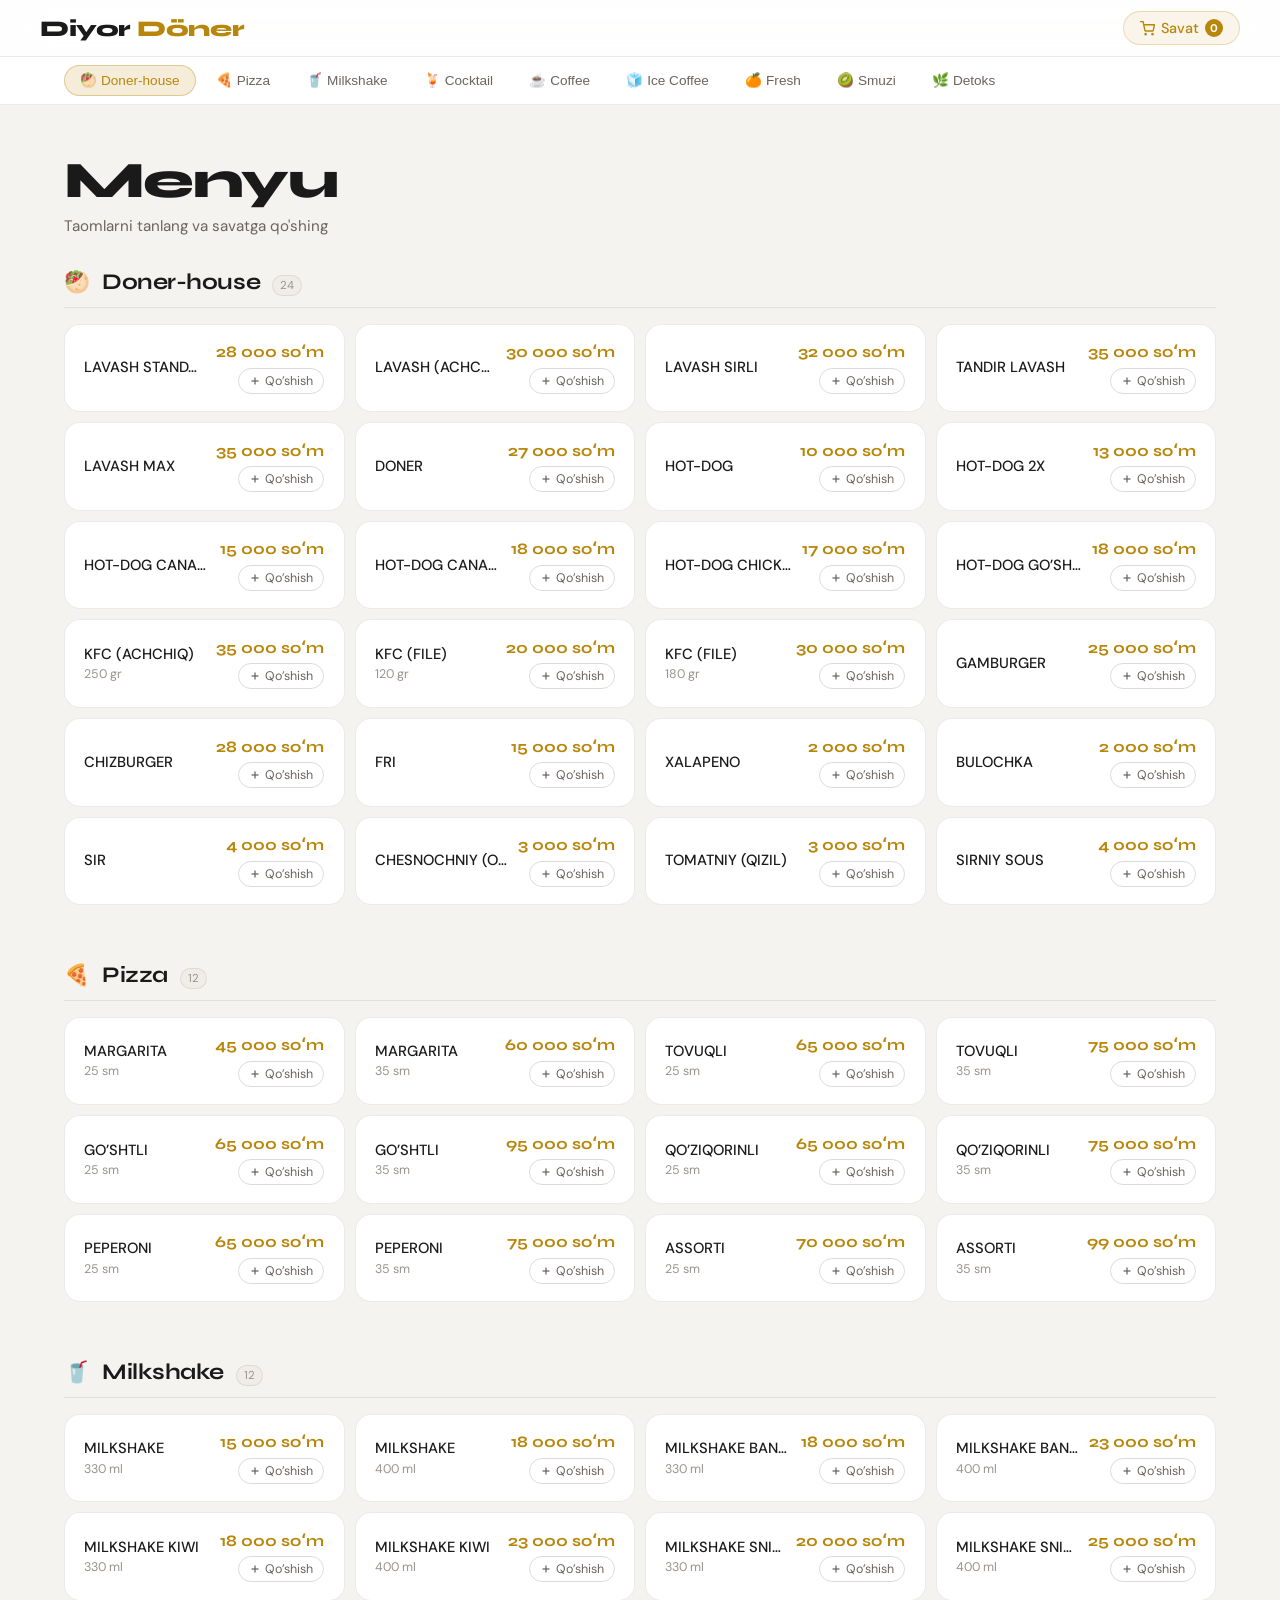
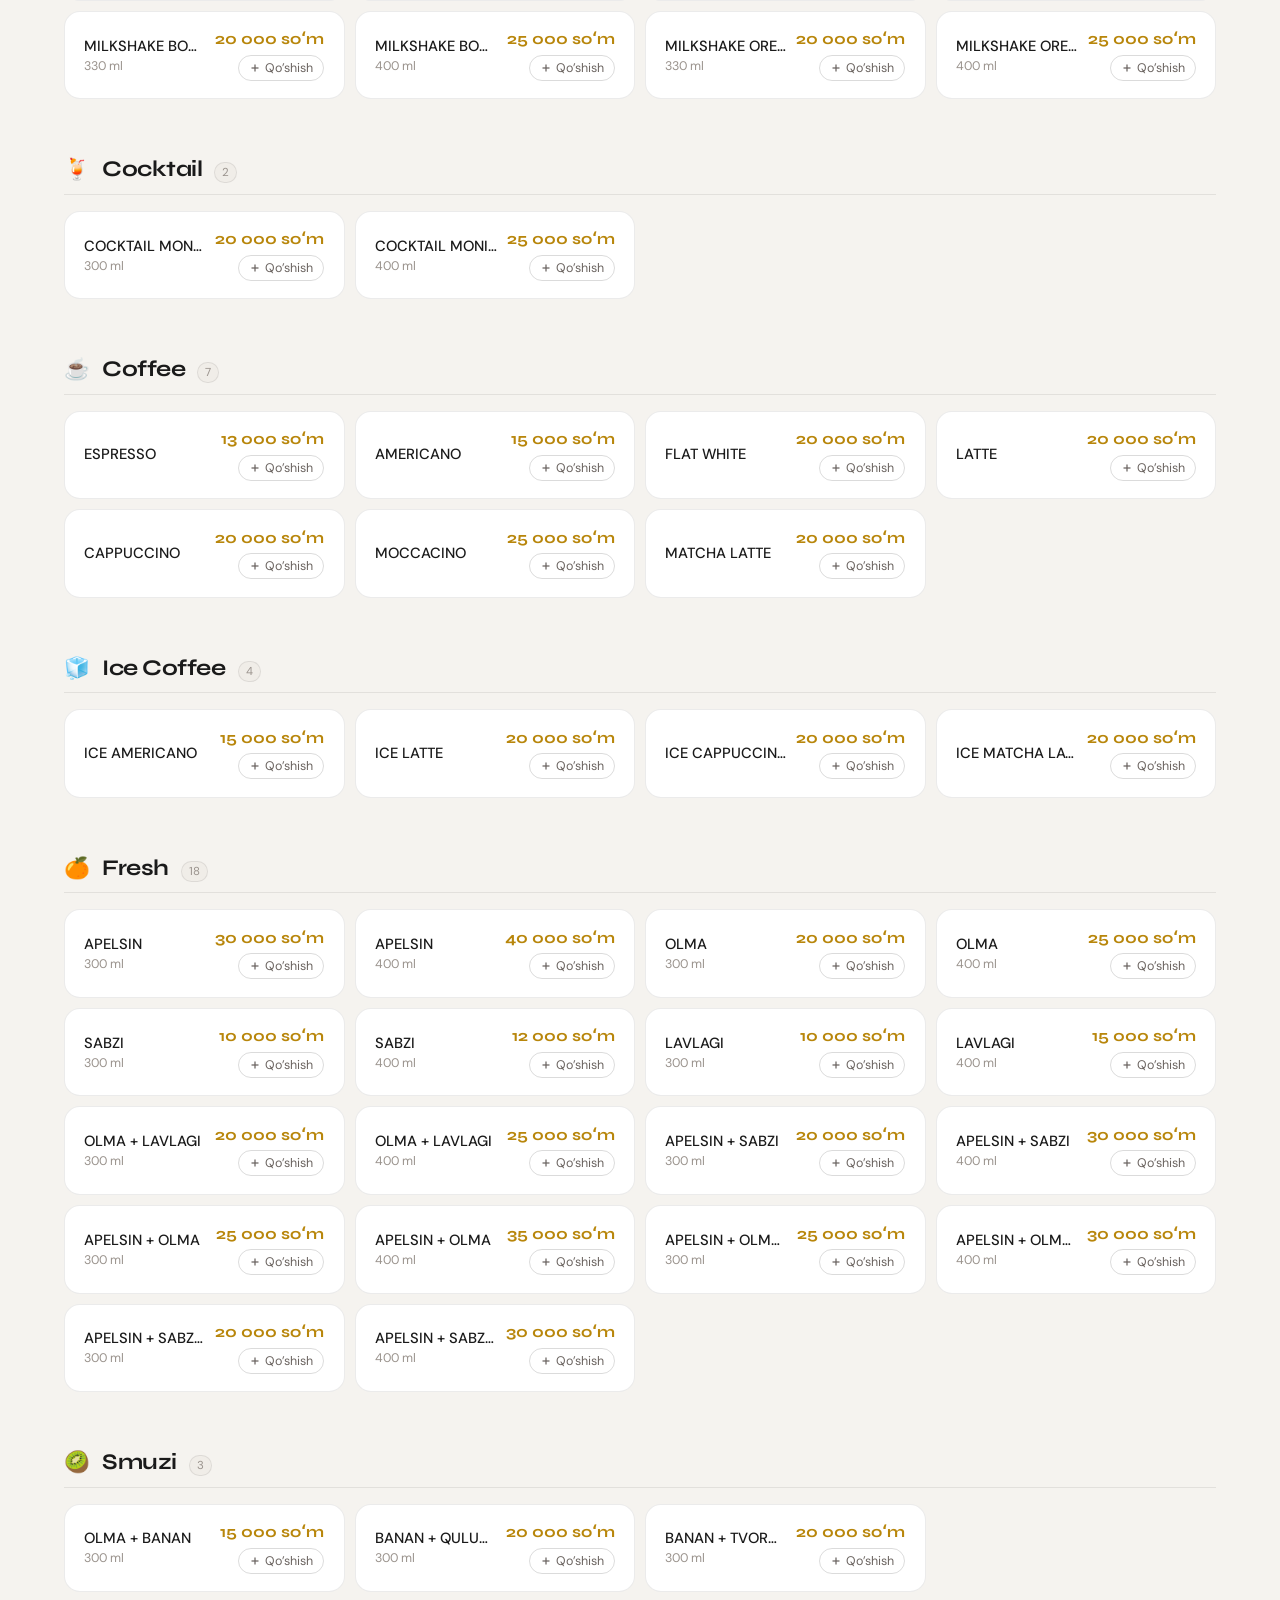
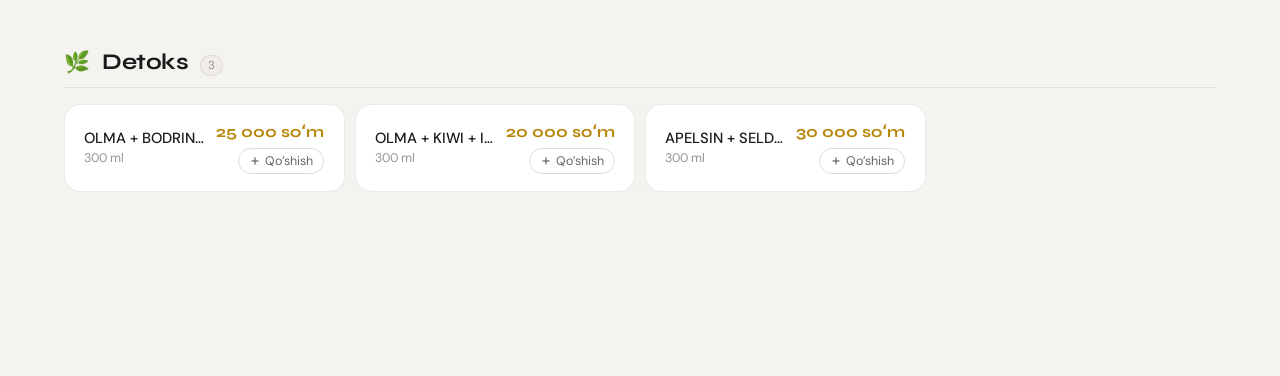
==== index.html @ b0914c82 "Diyor Doner menyu - adaptiv, yorug format, o'zbek tilida" ====
<!DOCTYPE html>
<html lang="uz">
<head>
  <meta charset="UTF-8">
  <meta name="viewport" content="width=device-width, initial-scale=1.0">
  <title>Diyor Döner — Menyu</title>
  <link href="https://fonts.googleapis.com/css2?family=Syne:wght@400;500;600;700;800&family=DM+Sans:wght@300;400;500&display=swap" rel="stylesheet">
  <link rel="stylesheet" href="style.css">
</head>
<body>

<header>
  <div class="header-inner">
    <div class="logo">Diyor <span>Döner</span></div>
    <button class="cart-btn" onclick="openCart()">
      <svg width="16" height="16" viewBox="0 0 24 24" fill="none" stroke="currentColor" stroke-width="2.2" stroke-linecap="round" stroke-linejoin="round"><circle cx="9" cy="21" r="1"/><circle cx="20" cy="21" r="1"/><path d="M1 1h4l2.68 13.39a2 2 0 0 0 2 1.61h9.72a2 2 0 0 0 2-1.61L23 6H6"/></svg>
      Savat
      <span class="cart-count" id="cart-count">0</span>
    </button>
  </div>
</header>

<div class="cat-nav-wrap">
  <div class="cat-nav" id="cat-nav"></div>
</div>

<div class="hero">
  <h1 class="hero-title">Menyu</h1>
  <p class="hero-sub">Taomlarni tanlang va savatga qo'shing</p>
</div>

<main id="menu-main"></main>

<!-- Savat paneli -->
<div class="drawer-overlay" id="overlay" onclick="closeCart()"></div>
<div class="drawer" id="drawer">
  <div class="drawer-header">
    <span class="drawer-title">Savat</span>
    <button class="drawer-close" onclick="closeCart()">&times;</button>
  </div>
  <div class="drawer-body" id="cart-body"></div>
  <div class="drawer-footer">
    <div class="total-row">
      <span class="total-label">Jami</span>
      <span class="total-amount" id="cart-total">0 so'm</span>
    </div>
    <button class="order-btn" id="order-btn" onclick="openOrderModal()">Buyurtma berish &rarr;</button>
  </div>
</div>

<!-- Buyurtma tasdiqlash modali -->
<div class="modal-overlay" id="modal-overlay">
  <div class="modal">
    <div class="modal-icon">📋</div>
    <div class="modal-title">Buyurtmani tasdiqlash</div>
    <div class="modal-text">Buyurtmani tekshiring va tasdiqlang</div>
    <div class="modal-items" id="modal-items-list"></div>
    <div class="modal-actions">
      <button class="modal-cancel" onclick="closeOrderModal()">Orqaga</button>
      <button class="modal-confirm" onclick="confirmOrder()">Buyurtmani tasdiqlash ✓</button>
    </div>
  </div>
</div>

<!-- Muvaffaqiyat ekrani -->
<div class="success-screen" id="success-screen">
  <div class="success-emoji">🎉</div>
  <div class="success-title">Buyurtma qabul qilindi!</div>
  <div class="success-sub">Rahmat! Buyurtmangiz oshxonaga yuborildi. Kuting — tezda tayyor bo'ladi!</div>
  <button class="success-back" onclick="resetAll()">Menyuga qaytish</button>
</div>

<div class="toast" id="toast"></div>

<script src="script.js"></script>
</body>
</html>
---- style.css ----
*, *::before, *::after { box-sizing: border-box; margin: 0; padding: 0; }

:root {
  --bg: #f5f3ef;
  --surface: #ffffff;
  --surface2: #f0ede8;
  --border: rgba(0,0,0,0.08);
  --border2: rgba(0,0,0,0.14);
  --text: #1a1a1a;
  --text2: #6b6460;
  --text3: #9a938d;
  --accent: #b8860b;
  --accent2: #a07608;
  --accent-dim: rgba(184,134,11,0.08);
  --accent-dim2: rgba(184,134,11,0.15);
  --red: #c94f3a;
  --green: #4a9e6f;
  --radius: 16px;
  --radius-sm: 10px;
}

html { scroll-behavior: smooth; }
body {
  font-family: 'DM Sans', sans-serif;
  background: var(--bg);
  color: var(--text);
  min-height: 100vh;
  overflow-x: hidden;
  -webkit-font-smoothing: antialiased;
  -moz-osx-font-smoothing: grayscale;
}

/* HEADER */
header {
  position: sticky; top: 0; z-index: 100;
  background: rgba(255,255,255,0.92);
  backdrop-filter: blur(20px);
  -webkit-backdrop-filter: blur(20px);
  border-bottom: 1px solid var(--border);
  padding: 0 clamp(1rem, 4vw, 1.5rem);
}
.header-inner {
  max-width: 1200px; margin: 0 auto;
  display: flex; align-items: center; justify-content: space-between;
  height: 56px; gap: 0.75rem;
}
.logo {
  font-family: 'Syne', sans-serif;
  font-size: clamp(1.15rem, 3vw, 1.4rem); font-weight: 800;
  letter-spacing: -0.02em;
  color: var(--text);
  white-space: nowrap;
}
.logo span { color: var(--accent); }

.cart-btn {
  position: relative;
  background: var(--accent-dim);
  border: 1px solid rgba(184,134,11,0.25);
  color: var(--accent);
  font-family: 'DM Sans', sans-serif;
  font-size: clamp(0.8rem, 2vw, 0.9rem); font-weight: 500;
  padding: 0.45rem 1rem;
  border-radius: 50px;
  cursor: pointer;
  display: flex; align-items: center; gap: 6px;
  transition: all 0.2s;
  white-space: nowrap;
}
.cart-btn:hover { background: var(--accent-dim2); border-color: var(--accent); }
.cart-btn svg { width: 15px; height: 15px; flex-shrink: 0; }
.cart-count {
  background: var(--accent); color: #fff;
  font-size: 0.7rem; font-weight: 700;
  min-width: 18px; height: 18px;
  border-radius: 50%;
  display: flex; align-items: center; justify-content: center;
  padding: 0 4px;
  transition: transform 0.2s;
}
.cart-count.bump { transform: scale(1.4); }

/* NAV CATEGORIES */
.cat-nav-wrap {
  background: var(--surface);
  border-bottom: 1px solid var(--border);
  position: sticky; top: 56px; z-index: 90;
  overflow-x: auto;
  scrollbar-width: none;
  -webkit-overflow-scrolling: touch;
}
.cat-nav-wrap::-webkit-scrollbar { display: none; }
.cat-nav {
  max-width: 1200px; margin: 0 auto;
  display: flex; gap: 4px;
  padding: 0.5rem clamp(1rem, 4vw, 1.5rem);
  min-width: max-content;
}
.cat-pill {
  padding: 0.4rem 0.95rem;
  border-radius: 50px;
  font-size: clamp(0.78rem, 2vw, 0.85rem); font-weight: 500;
  cursor: pointer;
  border: 1px solid transparent;
  color: var(--text2);
  transition: all 0.2s;
  white-space: nowrap;
  background: transparent;
  touch-action: manipulation;
}
.cat-pill:hover { color: var(--text); border-color: var(--border2); }
.cat-pill.active {
  background: var(--accent-dim2);
  border-color: rgba(184,134,11,0.35);
  color: var(--accent);
}

/* HERO STRIP */
.hero {
  max-width: 1200px; margin: 0 auto;
  padding: clamp(1.5rem, 5vw, 3rem) clamp(1rem, 4vw, 1.5rem) clamp(1rem, 3vw, 2rem);
  display: flex; flex-direction: column; gap: 0.3rem;
}
.hero-title {
  font-family: 'Syne', sans-serif;
  font-size: clamp(1.8rem, 6vw, 3.2rem);
  font-weight: 800; letter-spacing: -0.03em;
  line-height: 1.1;
}
.hero-sub { font-size: clamp(0.85rem, 2.5vw, 0.95rem); color: var(--text2); margin-top: 0.15rem; }

/* MAIN CONTENT */
main {
  max-width: 1200px; margin: 0 auto;
  padding: 0 clamp(1rem, 4vw, 1.5rem) 8rem;
}

.category-section { margin-bottom: clamp(2rem, 5vw, 3.5rem); }
.cat-heading {
  display: flex; align-items: baseline; gap: 0.75rem;
  margin-bottom: 1rem;
  padding-bottom: 0.65rem;
  border-bottom: 1px solid var(--border);
}
.cat-heading h2 {
  font-family: 'Syne', sans-serif;
  font-size: clamp(1.1rem, 3vw, 1.4rem); font-weight: 700; letter-spacing: -0.02em;
}
.cat-heading .cat-icon { font-size: clamp(1.1rem, 3vw, 1.3rem); }
.cat-count {
  font-size: 0.72rem; color: var(--text3);
  background: var(--surface2);
  border: 1px solid var(--border);
  padding: 2px 7px; border-radius: 50px;
}

.items-grid {
  display: grid;
  grid-template-columns: repeat(auto-fill, minmax(min(280px, 100%), 1fr));
  gap: 10px;
}

.item-card {
  background: var(--surface);
  border: 1px solid var(--border);
  border-radius: var(--radius);
  padding: clamp(0.85rem, 2.5vw, 1.1rem) clamp(0.9rem, 2.5vw, 1.2rem);
  display: flex; align-items: center; justify-content: space-between;
  gap: 0.6rem;
  transition: border-color 0.2s, background 0.2s, box-shadow 0.2s;
  cursor: default;
}
.item-card:hover { border-color: var(--border2); background: var(--surface2); box-shadow: 0 2px 12px rgba(0,0,0,0.04); }
.item-card.in-cart { border-color: rgba(184,134,11,0.3); }

.item-info { flex: 1; min-width: 0; }
.item-name {
  font-size: clamp(0.82rem, 2vw, 0.92rem); font-weight: 500;
  line-height: 1.3;
  white-space: nowrap; overflow: hidden; text-overflow: ellipsis;
  color: var(--text);
}
.item-detail {
  font-size: clamp(0.7rem, 1.8vw, 0.78rem); color: var(--text3);
  margin-top: 2px;
}
.item-price {
  font-family: 'Syne', sans-serif;
  font-size: clamp(0.88rem, 2.5vw, 1rem); font-weight: 700;
  color: var(--accent);
  white-space: nowrap;
  margin-bottom: 0.4rem;
  text-align: right;
}
.item-right { display: flex; flex-direction: column; align-items: flex-end; gap: 0; }

.add-btn {
  background: transparent;
  border: 1px solid var(--border2);
  color: var(--text2);
  font-family: 'DM Sans', sans-serif;
  font-size: clamp(0.72rem, 1.8vw, 0.78rem);
  padding: 4px 10px;
  border-radius: 50px;
  cursor: pointer;
  transition: all 0.2s;
  white-space: nowrap;
  display: flex; align-items: center; gap: 4px;
  touch-action: manipulation;
}
.add-btn:hover { background: var(--accent-dim); border-color: rgba(184,134,11,0.3); color: var(--accent); }
.add-btn.added {
  background: var(--accent-dim2);
  border-color: rgba(184,134,11,0.5);
  color: var(--accent);
}
.add-btn svg { width: 12px; height: 12px; flex-shrink: 0; }
.qty-ctrl {
  display: flex; align-items: center; gap: 5px;
}
.qty-btn {
  width: 26px; height: 26px;
  background: var(--surface2);
  border: 1px solid var(--border2);
  border-radius: 50%;
  color: var(--text);
  font-size: 1rem; font-weight: 400;
  cursor: pointer;
  display: flex; align-items: center; justify-content: center;
  transition: all 0.15s; line-height: 1;
  flex-shrink: 0;
  touch-action: manipulation;
}
.qty-btn:hover { background: var(--accent-dim2); border-color: var(--accent); color: var(--accent); }
.qty-num { font-size: 0.85rem; font-weight: 600; min-width: 16px; text-align: center; }

/* CART DRAWER */
.drawer-overlay {
  position: fixed; inset: 0; z-index: 200;
  background: rgba(0,0,0,0.4);
  backdrop-filter: blur(4px);
  -webkit-backdrop-filter: blur(4px);
  opacity: 0; pointer-events: none;
  transition: opacity 0.3s;
}
.drawer-overlay.open { opacity: 1; pointer-events: all; }

.drawer {
  position: fixed; right: 0; top: 0; bottom: 0;
  width: min(420px, 100vw);
  background: var(--surface);
  border-left: 1px solid var(--border2);
  z-index: 201;
  display: flex; flex-direction: column;
  transform: translateX(100%);
  transition: transform 0.35s cubic-bezier(0.4,0,0.2,1);
}
.drawer.open { transform: translateX(0); }

.drawer-header {
  padding: clamp(1rem, 3vw, 1.5rem) clamp(1rem, 3vw, 1.5rem) 0.85rem;
  border-bottom: 1px solid var(--border);
  display: flex; align-items: center; justify-content: space-between;
}
.drawer-title {
  font-family: 'Syne', sans-serif;
  font-size: clamp(1.1rem, 3vw, 1.3rem); font-weight: 700;
}
.drawer-close {
  width: 34px; height: 34px;
  background: var(--surface2);
  border: 1px solid var(--border);
  border-radius: 50%;
  cursor: pointer; color: var(--text2);
  font-size: 1.1rem;
  display: flex; align-items: center; justify-content: center;
  transition: all 0.2s;
  flex-shrink: 0;
  touch-action: manipulation;
}
.drawer-close:hover { color: var(--text); border-color: var(--border2); }

.drawer-body {
  flex: 1; overflow-y: auto;
  padding: clamp(0.75rem, 2.5vw, 1rem) clamp(1rem, 3vw, 1.5rem);
  -webkit-overflow-scrolling: touch;
}
.drawer-body::-webkit-scrollbar { width: 4px; }
.drawer-body::-webkit-scrollbar-track { background: transparent; }
.drawer-body::-webkit-scrollbar-thumb { background: var(--border2); border-radius: 4px; }

.cart-empty {
  text-align: center; padding: 2.5rem 1rem; color: var(--text3);
  font-size: 0.95rem;
}
.cart-empty-icon { font-size: 2.5rem; margin-bottom: 0.75rem; opacity: 0.4; }

.cart-item {
  display: flex; align-items: center; gap: 0.6rem;
  padding: 0.75rem 0;
  border-bottom: 1px solid var(--border);
}
.cart-item:last-child { border-bottom: none; }
.cart-item-info { flex: 1; min-width: 0; }
.cart-item-name {
  font-size: clamp(0.82rem, 2vw, 0.9rem); font-weight: 500;
  white-space: nowrap; overflow: hidden; text-overflow: ellipsis;
}
.cart-item-size { font-size: 0.72rem; color: var(--text3); }
.cart-item-price {
  font-family: 'Syne', sans-serif;
  font-size: clamp(0.85rem, 2.5vw, 0.95rem); font-weight: 700;
  color: var(--accent); white-space: nowrap;
}
.cart-item-controls { display: flex; align-items: center; gap: 5px; }

.drawer-footer {
  padding: clamp(0.75rem, 2.5vw, 1rem) clamp(1rem, 3vw, 1.5rem) clamp(1rem, 3vw, 1.5rem);
  border-top: 1px solid var(--border);
}
.total-row {
  display: flex; justify-content: space-between; align-items: baseline;
  margin-bottom: 0.85rem;
}
.total-label { font-size: 0.85rem; color: var(--text2); }
.total-amount {
  font-family: 'Syne', sans-serif;
  font-size: clamp(1.2rem, 4vw, 1.5rem); font-weight: 800; color: var(--accent);
}

.order-btn {
  width: 100%;
  background: var(--accent);
  color: #fff;
  font-family: 'Syne', sans-serif;
  font-size: clamp(0.9rem, 2.5vw, 1rem); font-weight: 700;
  letter-spacing: 0.01em;
  padding: clamp(0.8rem, 2.5vw, 0.95rem);
  border: none;
  border-radius: var(--radius);
  cursor: pointer;
  transition: all 0.2s;
  touch-action: manipulation;
}
.order-btn:hover { background: var(--accent2); transform: translateY(-1px); box-shadow: 0 4px 16px rgba(184,134,11,0.25); }
.order-btn:active { transform: translateY(0); }
.order-btn:disabled { opacity: 0.35; cursor: not-allowed; transform: none; }

/* ORDER MODAL */
.modal-overlay {
  position: fixed; inset: 0; z-index: 300;
  background: rgba(0,0,0,0.5);
  backdrop-filter: blur(8px);
  -webkit-backdrop-filter: blur(8px);
  display: flex; align-items: center; justify-content: center;
  padding: 1rem;
  opacity: 0; pointer-events: none;
  transition: opacity 0.3s;
}
.modal-overlay.open { opacity: 1; pointer-events: all; }
.modal {
  background: var(--surface);
  border: 1px solid var(--border2);
  border-radius: var(--radius);
  padding: clamp(1.25rem, 4vw, 2rem);
  max-width: 440px; width: 100%;
  text-align: center;
  transform: scale(0.9);
  transition: transform 0.3s;
  box-shadow: 0 20px 60px rgba(0,0,0,0.15);
}
.modal-overlay.open .modal { transform: scale(1); }
.modal-icon { font-size: 2.2rem; margin-bottom: 0.6rem; }
.modal-title {
  font-family: 'Syne', sans-serif;
  font-size: clamp(1.15rem, 3.5vw, 1.4rem); font-weight: 700; margin-bottom: 0.4rem;
}
.modal-text { color: var(--text2); font-size: clamp(0.82rem, 2vw, 0.9rem); line-height: 1.5; margin-bottom: 1.2rem; }
.modal-items {
  text-align: left; background: var(--surface2); border-radius: var(--radius-sm);
  padding: 0.85rem; margin-bottom: 1.2rem;
  font-size: clamp(0.78rem, 2vw, 0.85rem); max-height: 180px; overflow-y: auto;
}
.modal-item-row { display: flex; justify-content: space-between; padding: 4px 0; color: var(--text2); }
.modal-item-row span:last-child { color: var(--accent); font-weight: 600; }
.modal-total {
  display: flex; justify-content: space-between; font-weight: 700;
  border-top: 1px solid var(--border); padding-top: 8px; margin-top: 4px;
  font-family: 'Syne', sans-serif;
}
.modal-actions { display: flex; gap: 0.6rem; }
.modal-cancel {
  flex: 1; padding: 0.7rem;
  background: transparent; border: 1px solid var(--border2);
  color: var(--text2); border-radius: var(--radius-sm);
  cursor: pointer; font-family: 'DM Sans', sans-serif; font-size: clamp(0.82rem, 2vw, 0.9rem);
  transition: all 0.2s;
  touch-action: manipulation;
}
.modal-cancel:hover { border-color: var(--border2); color: var(--text); background: var(--surface2); }
.modal-confirm {
  flex: 2; padding: 0.7rem;
  background: var(--accent); border: none; border-radius: var(--radius-sm);
  color: #fff; font-family: 'Syne', sans-serif; font-weight: 700; font-size: clamp(0.88rem, 2.5vw, 0.95rem);
  cursor: pointer; transition: all 0.2s;
  touch-action: manipulation;
}
.modal-confirm:hover { background: var(--accent2); }

/* TOAST */
.toast {
  position: fixed; bottom: clamp(1rem, 3vw, 2rem); left: 50%;
  transform: translateX(-50%) translateY(20px);
  background: var(--text); border: none;
  color: #fff; font-size: clamp(0.8rem, 2vw, 0.875rem);
  padding: 0.6rem 1.15rem; border-radius: 50px;
  opacity: 0; transition: all 0.3s; z-index: 400;
  white-space: nowrap; pointer-events: none;
  box-shadow: 0 4px 20px rgba(0,0,0,0.2);
}
.toast.show { opacity: 1; transform: translateX(-50%) translateY(0); }

/* SUCCESS SCREEN */
.success-screen {
  position: fixed; inset: 0; z-index: 500;
  background: var(--bg);
  display: flex; flex-direction: column; align-items: center; justify-content: center;
  gap: 0.8rem; text-align: center; padding: 2rem;
  opacity: 0; pointer-events: none; transition: opacity 0.4s;
}
.success-screen.show { opacity: 1; pointer-events: all; }
.success-emoji { font-size: clamp(3rem, 10vw, 4rem); }
.success-title {
  font-family: 'Syne', sans-serif;
  font-size: clamp(1.5rem, 5vw, 2rem); font-weight: 800;
}
.success-sub {
  color: var(--text2); font-size: clamp(0.88rem, 2.5vw, 1rem);
  max-width: 300px; line-height: 1.5;
}
.success-back {
  margin-top: 0.8rem;
  background: var(--accent); color: #fff;
  font-family: 'Syne', sans-serif; font-weight: 700;
  border: none; padding: clamp(0.7rem, 2vw, 0.85rem) 1.8rem; border-radius: 50px;
  cursor: pointer; font-size: clamp(0.88rem, 2.5vw, 0.95rem); transition: all 0.2s;
  touch-action: manipulation;
}
.success-back:hover { background: var(--accent2); box-shadow: 0 4px 16px rgba(184,134,11,0.25); }

/* RESPONSIVE - TABLETS */
@media (min-width: 601px) and (max-width: 900px) {
  .header-inner { height: 60px; }
  .cat-nav-wrap { top: 60px; }
  .items-grid {
    grid-template-columns: repeat(2, 1fr);
    gap: 10px;
  }
  .drawer { width: min(380px, 100vw); }
}

/* RESPONSIVE - SMALL TABLETS */
@media (max-width: 600px) {
  .header-inner { height: 52px; }
  .cat-nav-wrap { top: 52px; }

  .items-grid {
    grid-template-columns: 1fr;
    gap: 8px;
  }

  .item-card {
    padding: 0.8rem 0.9rem;
    gap: 0.5rem;
  }

  .item-name {
    white-space: normal;
    line-height: 1.35;
  }

  .drawer { width: 100vw; }

  .modal {
    padding: 1.25rem;
    margin: 0.5rem;
    max-height: 90vh;
    overflow-y: auto;
  }
  .modal-actions {
    flex-direction: column;
    gap: 0.5rem;
  }
  .modal-confirm { flex: none; width: 100%; }
  .modal-cancel { flex: none; width: 100%; }

  .success-sub { max-width: 260px; }
}

/* RESPONSIVE - SMALL PHONES */
@media (max-width: 380px) {
  .header-inner { height: 48px; }
  .cat-nav-wrap { top: 48px; }

  .logo { font-size: 1.05rem; }

  .cart-btn {
    padding: 0.4rem 0.75rem;
    font-size: 0.78rem;
    gap: 5px;
  }
  .cart-btn svg { width: 14px; height: 14px; }
  .cart-count { min-width: 16px; height: 16px; font-size: 0.65rem; }

  .cat-pill {
    padding: 0.35rem 0.75rem;
    font-size: 0.75rem;
  }

  .hero { padding: 1.2rem 0.85rem 1rem; }
  .hero-sub { font-size: 0.82rem; }

  main { padding: 0 0.85rem 7rem; }

  .item-card { padding: 0.7rem 0.8rem; }
  .item-price { font-size: 0.85rem; margin-bottom: 0.3rem; }
  .add-btn { padding: 3px 8px; font-size: 0.7rem; }
  .add-btn svg { width: 10px; height: 10px; }
  .qty-btn { width: 24px; height: 24px; font-size: 0.9rem; }
  .qty-num { font-size: 0.8rem; min-width: 14px; }

  .drawer-header { padding: 1rem 1rem 0.75rem; }
  .drawer-body { padding: 0.6rem 1rem; }
  .drawer-footer { padding: 0.75rem 1rem 1rem; }
  .cart-item { gap: 0.4rem; padding: 0.6rem 0; }
  .cart-item-name { font-size: 0.8rem; }

  .modal-icon { font-size: 1.8rem; }
  .success-emoji { font-size: 2.8rem; }
}

/* LANDSCAPE on phones */
@media (max-height: 500px) and (orientation: landscape) {
  .hero { padding: 1rem 1rem 0.5rem; }
  .hero-title { font-size: 1.6rem; }
  .category-section { margin-bottom: 1.5rem; }
  main { padding-bottom: 5rem; }
  .success-emoji { font-size: 2.5rem; }
  .success-title { font-size: 1.3rem; }
  .success-sub { font-size: 0.85rem; }
}

/* HOVER media query - disable hover effects on touch */
@media (hover: none) {
  .item-card:hover { box-shadow: none; background: var(--surface); border-color: var(--border); }
  .cart-btn:hover { background: var(--accent-dim); }
  .cat-pill:hover { color: var(--text2); border-color: transparent; }
  .qty-btn:hover { background: var(--surface2); border-color: var(--border2); color: var(--text); }
  .add-btn:hover { background: transparent; border-color: var(--border2); color: var(--text2); }
  .order-btn:hover { transform: none; box-shadow: none; }
  .success-back:hover { box-shadow: none; }
  .drawer-close:hover { color: var(--text2); border-color: var(--border); }
  .modal-cancel:hover { background: transparent; color: var(--text2); }
  .modal-confirm:hover { background: var(--accent); }
}
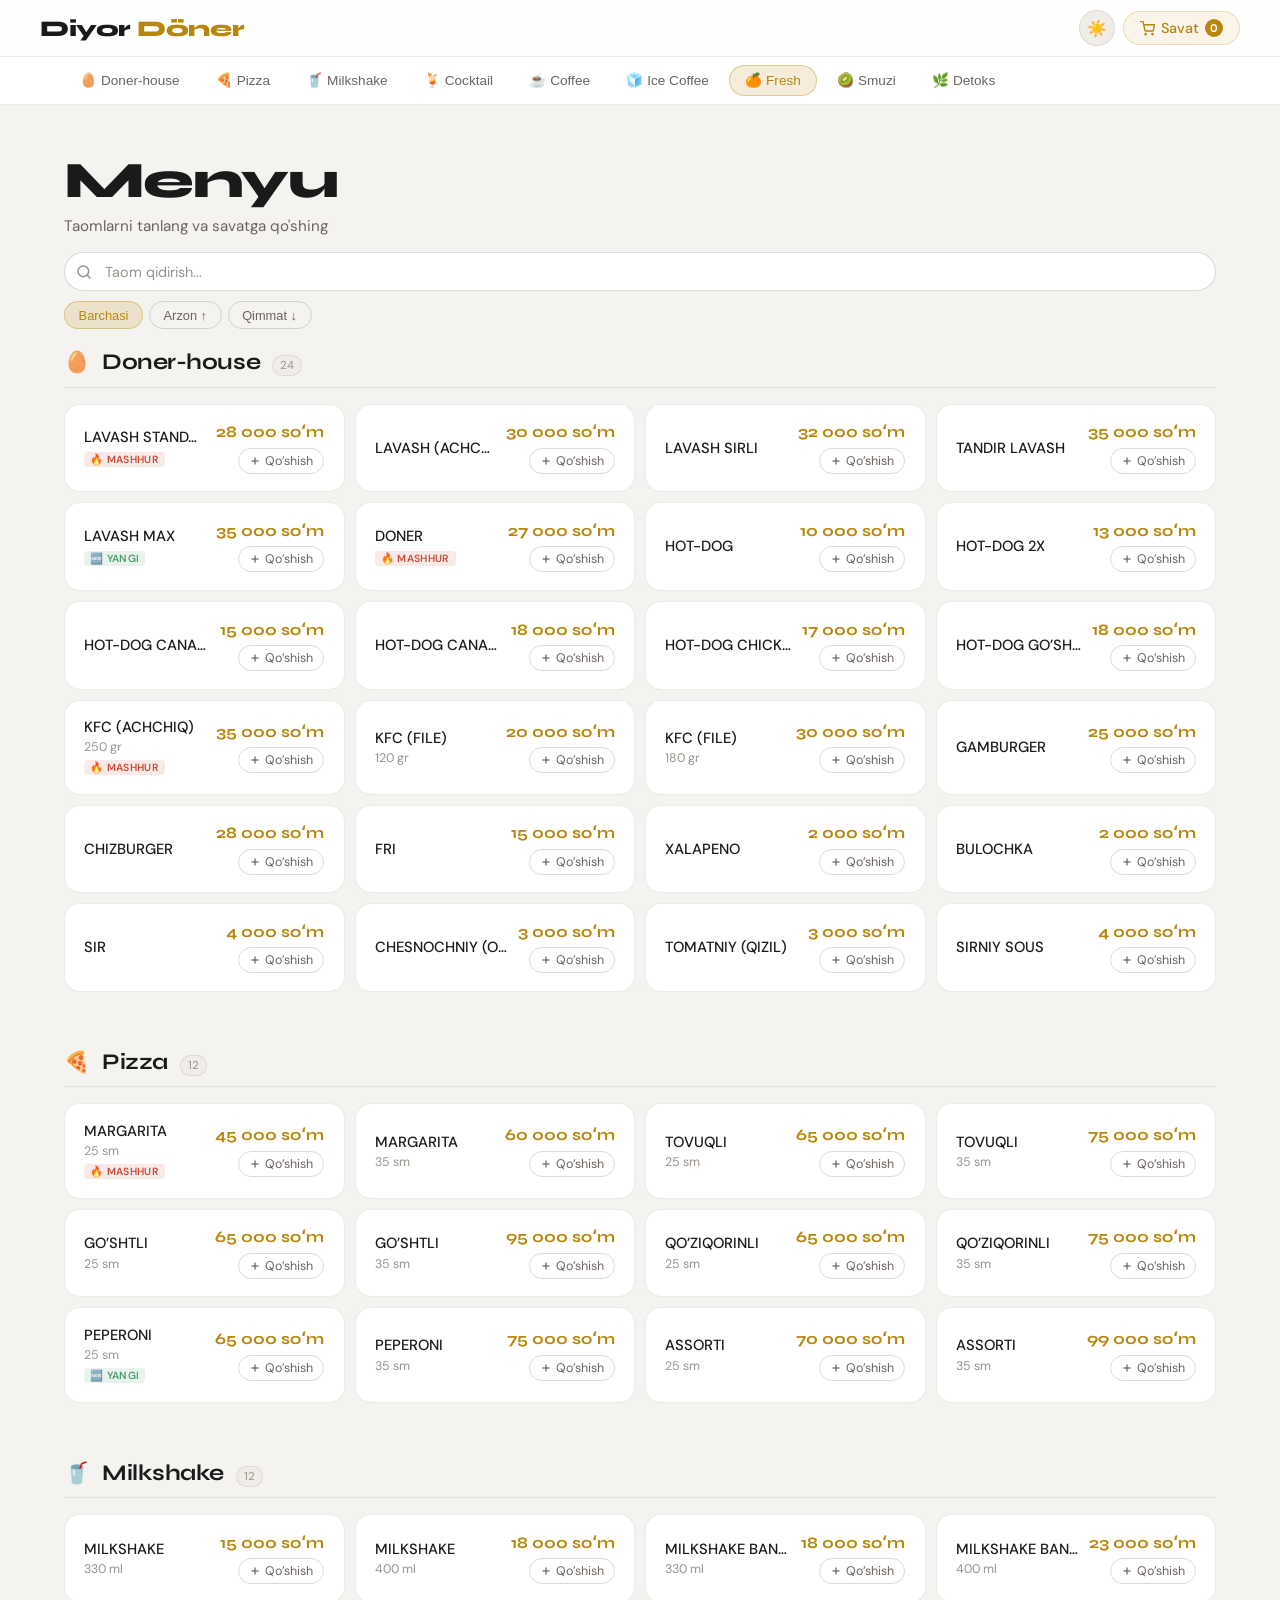
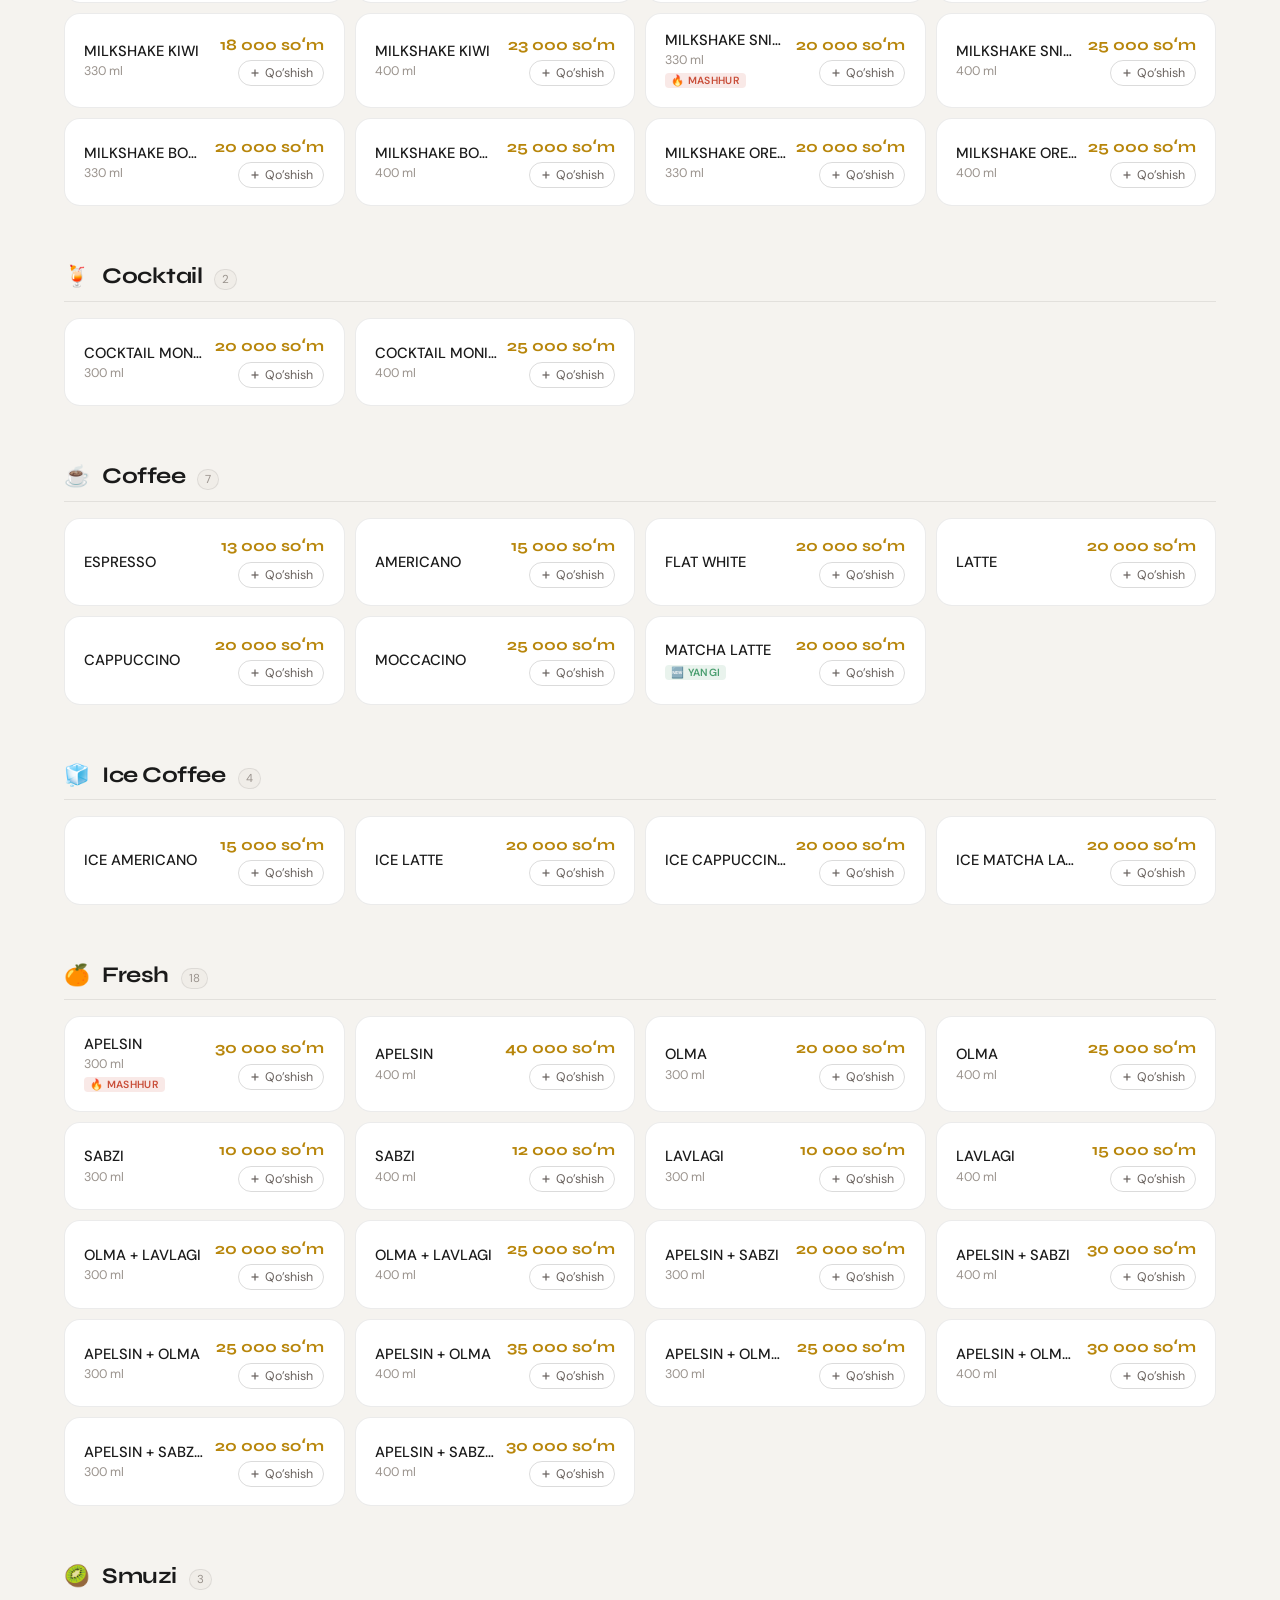
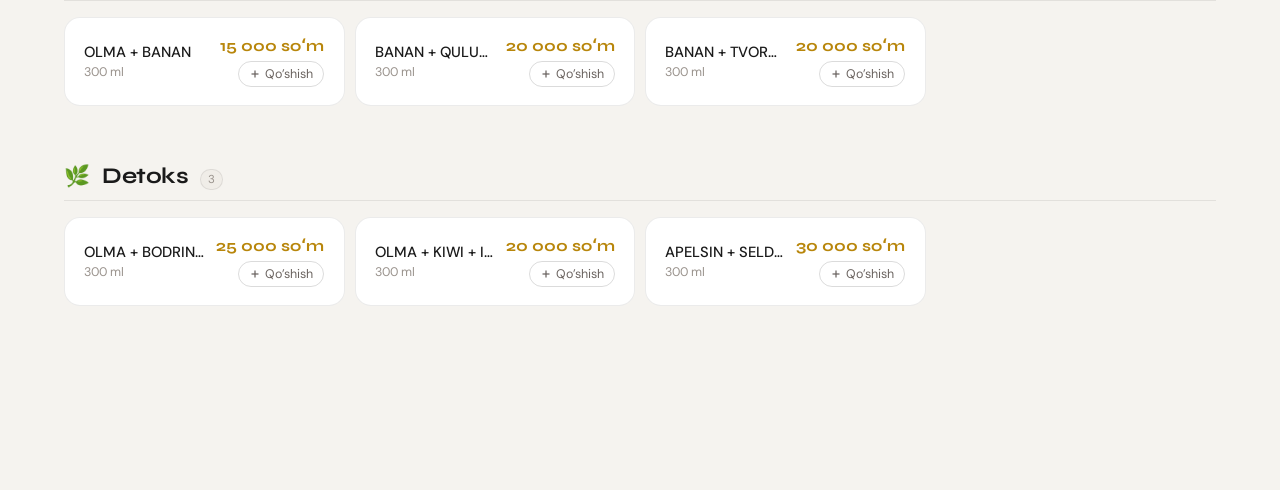
==== commit 5173cbfd: "Yangilash: qidiruv, Telegram, localStorage, dark mode, stol raqami, badge'lar, animatsiyalar" ====
--- a/index.html
+++ b/index.html
@@ -4,6 +4,12 @@
   <meta charset="UTF-8">
   <meta name="viewport" content="width=device-width, initial-scale=1.0">
   <title>Diyor Döner — Menyu</title>
+  <meta name="description" content="Diyor Döner — Toshkentdagi eng mazali doner va pizza menyu.">
+  <meta property="og:title" content="Diyor Döner — Menyu">
+  <meta property="og:description" content="Toshkentdagi eng mazali doner va pizza menyu.">
+  <meta property="og:type" content="website">
+  <meta name="theme-color" content="#b8860b">
+  <link rel="icon" href="data:image/svg+xml,<svg xmlns='http://www.w3.org/2000/svg' viewBox='0 0 100 100'><text y='.9em' font-size='90'>🥙</text></svg>">
   <link href="https://fonts.googleapis.com/css2?family=Syne:wght@400;500;600;700;800&family=DM+Sans:wght@300;400;500&display=swap" rel="stylesheet">
   <link rel="stylesheet" href="style.css">
 </head>
@@ -12,11 +18,16 @@
 <header>
   <div class="header-inner">
     <div class="logo">Diyor <span>Döner</span></div>
-    <button class="cart-btn" onclick="openCart()">
-      <svg width="16" height="16" viewBox="0 0 24 24" fill="none" stroke="currentColor" stroke-width="2.2" stroke-linecap="round" stroke-linejoin="round"><circle cx="9" cy="21" r="1"/><circle cx="20" cy="21" r="1"/><path d="M1 1h4l2.68 13.39a2 2 0 0 0 2 1.61h9.72a2 2 0 0 0 2-1.61L23 6H6"/></svg>
-      Savat
-      <span class="cart-count" id="cart-count">0</span>
-    </button>
+    <div class="header-actions">
+      <button class="theme-toggle" id="theme-toggle" onclick="toggleTheme()" aria-label="Mavzuni o'zgartirish">
+        <span class="theme-icon" id="theme-icon">☀️</span>
+      </button>
+      <button class="cart-btn" onclick="openCart()">
+        <svg width="16" height="16" viewBox="0 0 24 24" fill="none" stroke="currentColor" stroke-width="2.2" stroke-linecap="round" stroke-linejoin="round"><circle cx="9" cy="21" r="1"/><circle cx="20" cy="21" r="1"/><path d="M1 1h4l2.68 13.39a2 2 0 0 0 2 1.61h9.72a2 2 0 0 0 2-1.61L23 6H6"/></svg>
+        Savat
+        <span class="cart-count" id="cart-count">0</span>
+      </button>
+    </div>
   </div>
 </header>
 
@@ -27,6 +38,19 @@
 <div class="hero">
   <h1 class="hero-title">Menyu</h1>
   <p class="hero-sub">Taomlarni tanlang va savatga qo'shing</p>
+</div>
+
+<div class="search-sort-wrap">
+  <div class="search-box">
+    <svg class="search-icon" width="16" height="16" viewBox="0 0 24 24" fill="none" stroke="currentColor" stroke-width="2.2" stroke-linecap="round"><circle cx="11" cy="11" r="8"/><line x1="21" y1="21" x2="16.65" y2="16.65"/></svg>
+    <input type="text" id="search-input" class="search-input" placeholder="Taom qidirish..." oninput="onSearch()">
+    <button class="search-clear" id="search-clear" onclick="clearSearch()">&times;</button>
+  </div>
+  <div class="sort-btns">
+    <button class="sort-btn active" id="sort-default" onclick="setSort('default')">Barchasi</button>
+    <button class="sort-btn" id="sort-asc" onclick="setSort('asc')">Arzon ↑</button>
+    <button class="sort-btn" id="sort-desc" onclick="setSort('desc')">Qimmat ↓</button>
+  </div>
 </div>
 
 <main id="menu-main"></main>
@@ -44,7 +68,7 @@
       <span class="total-label">Jami</span>
       <span class="total-amount" id="cart-total">0 so'm</span>
     </div>
-    <button class="order-btn" id="order-btn" onclick="openOrderModal()">Buyurtma berish &rarr;</button>
+    <button class="order-btn" id="order-btn" onclick="openOrderModal()">Buyurtma berish →</button>
   </div>
 </div>
 
@@ -55,9 +79,26 @@
     <div class="modal-title">Buyurtmani tasdiqlash</div>
     <div class="modal-text">Buyurtmani tekshiring va tasdiqlang</div>
     <div class="modal-items" id="modal-items-list"></div>
+    <div class="table-select">
+      <label for="table-number">Stol raqami</label>
+      <select id="table-number">
+        <option value="">Tanlang...</option>
+        <option value="1">Stol 1</option>
+        <option value="2">Stol 2</option>
+        <option value="3">Stol 3</option>
+        <option value="4">Stol 4</option>
+        <option value="5">Stol 5</option>
+        <option value="6">Stol 6</option>
+        <option value="7">Stol 7</option>
+        <option value="8">Stol 8</option>
+        <option value="9">Stol 9</option>
+        <option value="10">Stol 10</option>
+        <option value="takeaway">Olib ketish</option>
+      </select>
+    </div>
     <div class="modal-actions">
       <button class="modal-cancel" onclick="closeOrderModal()">Orqaga</button>
-      <button class="modal-confirm" onclick="confirmOrder()">Buyurtmani tasdiqlash ✓</button>
+      <button class="modal-confirm" onclick="confirmOrder()">Buyurtma berish ✓</button>
     </div>
   </div>
 </div>
--- a/style.css
+++ b/style.css
@@ -19,6 +19,21 @@
   --radius-sm: 10px;
 }
 
+[data-theme="dark"] {
+  --bg: #0d0d0d;
+  --surface: #161616;
+  --surface2: #1e1e1e;
+  --border: rgba(255,255,255,0.07);
+  --border2: rgba(255,255,255,0.12);
+  --text: #f5f0e8;
+  --text2: #a09890;
+  --text3: #6b6460;
+  --accent: #e8c070;
+  --accent2: #c9a24d;
+  --accent-dim: rgba(232,192,112,0.1);
+  --accent-dim2: rgba(232,192,112,0.18);
+}
+
 html { scroll-behavior: smooth; }
 body {
   font-family: 'DM Sans', sans-serif;
@@ -28,7 +43,18 @@
   overflow-x: hidden;
   -webkit-font-smoothing: antialiased;
   -moz-osx-font-smoothing: grayscale;
-}
+  transition: background 0.3s, color 0.3s;
+}
+
+/* ANIMATIONS */
+@keyframes fadeInUp {
+  from { opacity: 0; transform: translateY(16px); }
+  to { opacity: 1; transform: translateY(0); }
+}
+.item-card { animation: fadeInUp 0.4s ease both; }
+.category-section:nth-child(1) .item-card { animation-delay: 0.02s; }
+.category-section:nth-child(2) .item-card { animation-delay: 0.04s; }
+.category-section:nth-child(3) .item-card { animation-delay: 0.06s; }
 
 /* HEADER */
 header {
@@ -38,12 +64,15 @@
   -webkit-backdrop-filter: blur(20px);
   border-bottom: 1px solid var(--border);
   padding: 0 clamp(1rem, 4vw, 1.5rem);
-}
+  transition: background 0.3s, border-color 0.3s;
+}
+[data-theme="dark"] header { background: rgba(13,13,13,0.92); }
 .header-inner {
   max-width: 1200px; margin: 0 auto;
   display: flex; align-items: center; justify-content: space-between;
   height: 56px; gap: 0.75rem;
 }
+.header-actions { display: flex; align-items: center; gap: 8px; }
 .logo {
   font-family: 'Syne', sans-serif;
   font-size: clamp(1.15rem, 3vw, 1.4rem); font-weight: 800;
@@ -52,6 +81,19 @@
   white-space: nowrap;
 }
 .logo span { color: var(--accent); }
+
+.theme-toggle {
+  width: 36px; height: 36px;
+  background: var(--surface2);
+  border: 1px solid var(--border);
+  border-radius: 50%;
+  cursor: pointer;
+  display: flex; align-items: center; justify-content: center;
+  font-size: 1rem;
+  transition: all 0.2s;
+  flex-shrink: 0;
+}
+.theme-toggle:hover { border-color: var(--accent); }
 
 .cart-btn {
   position: relative;
@@ -88,6 +130,7 @@
   overflow-x: auto;
   scrollbar-width: none;
   -webkit-overflow-scrolling: touch;
+  transition: background 0.3s, border-color 0.3s;
 }
 .cat-nav-wrap::-webkit-scrollbar { display: none; }
 .cat-nav {
@@ -115,10 +158,10 @@
   color: var(--accent);
 }
 
-/* HERO STRIP */
+/* HERO */
 .hero {
   max-width: 1200px; margin: 0 auto;
-  padding: clamp(1.5rem, 5vw, 3rem) clamp(1rem, 4vw, 1.5rem) clamp(1rem, 3vw, 2rem);
+  padding: clamp(1.5rem, 5vw, 3rem) clamp(1rem, 4vw, 1.5rem) clamp(0.5rem, 2vw, 1rem);
   display: flex; flex-direction: column; gap: 0.3rem;
 }
 .hero-title {
@@ -129,7 +172,68 @@
 }
 .hero-sub { font-size: clamp(0.85rem, 2.5vw, 0.95rem); color: var(--text2); margin-top: 0.15rem; }
 
-/* MAIN CONTENT */
+/* SEARCH & SORT */
+.search-sort-wrap {
+  max-width: 1200px; margin: 0 auto;
+  padding: 0 clamp(1rem, 4vw, 1.5rem) clamp(0.8rem, 2vw, 1.2rem);
+  display: flex; flex-direction: column; gap: 0.6rem;
+}
+.search-box {
+  position: relative;
+  display: flex; align-items: center;
+}
+.search-icon {
+  position: absolute; left: 12px;
+  color: var(--text3);
+  pointer-events: none;
+}
+.search-input {
+  width: 100%;
+  background: var(--surface);
+  border: 1px solid var(--border2);
+  border-radius: 50px;
+  padding: 0.6rem 2.2rem 0.6rem 2.5rem;
+  font-family: 'DM Sans', sans-serif;
+  font-size: clamp(0.82rem, 2vw, 0.9rem);
+  color: var(--text);
+  outline: none;
+  transition: border-color 0.2s, background 0.3s;
+}
+.search-input::placeholder { color: var(--text3); }
+.search-input:focus { border-color: var(--accent); }
+.search-clear {
+  position: absolute; right: 8px;
+  width: 24px; height: 24px;
+  background: var(--surface2);
+  border: none; border-radius: 50%;
+  color: var(--text3);
+  font-size: 1rem; cursor: pointer;
+  display: none; align-items: center; justify-content: center;
+  transition: all 0.2s;
+}
+.search-clear.visible { display: flex; }
+.search-clear:hover { color: var(--text); background: var(--border2); }
+
+.sort-btns { display: flex; gap: 6px; }
+.sort-btn {
+  padding: 0.35rem 0.85rem;
+  border-radius: 50px;
+  font-size: clamp(0.72rem, 1.8vw, 0.8rem); font-weight: 500;
+  cursor: pointer;
+  border: 1px solid var(--border2);
+  color: var(--text2);
+  background: transparent;
+  transition: all 0.2s;
+  touch-action: manipulation;
+}
+.sort-btn:hover { border-color: var(--accent); color: var(--accent); }
+.sort-btn.active {
+  background: var(--accent-dim2);
+  border-color: rgba(184,134,11,0.35);
+  color: var(--accent);
+}
+
+/* MAIN */
 main {
   max-width: 1200px; margin: 0 auto;
   padding: 0 clamp(1rem, 4vw, 1.5rem) 8rem;
@@ -167,10 +271,11 @@
   padding: clamp(0.85rem, 2.5vw, 1.1rem) clamp(0.9rem, 2.5vw, 1.2rem);
   display: flex; align-items: center; justify-content: space-between;
   gap: 0.6rem;
-  transition: border-color 0.2s, background 0.2s, box-shadow 0.2s;
+  transition: border-color 0.2s, background 0.3s, box-shadow 0.2s;
   cursor: default;
 }
 .item-card:hover { border-color: var(--border2); background: var(--surface2); box-shadow: 0 2px 12px rgba(0,0,0,0.04); }
+[data-theme="dark"] .item-card:hover { box-shadow: 0 2px 12px rgba(0,0,0,0.3); }
 .item-card.in-cart { border-color: rgba(184,134,11,0.3); }
 
 .item-info { flex: 1; min-width: 0; }
@@ -184,6 +289,19 @@
   font-size: clamp(0.7rem, 1.8vw, 0.78rem); color: var(--text3);
   margin-top: 2px;
 }
+.item-badge {
+  display: inline-block;
+  font-size: 0.65rem; font-weight: 600;
+  padding: 1px 6px;
+  border-radius: 4px;
+  margin-top: 3px;
+  text-transform: uppercase;
+  letter-spacing: 0.03em;
+}
+.item-badge.mashhur { background: rgba(201,79,58,0.12); color: #c94f3a; }
+.item-badge.yangi { background: rgba(74,158,111,0.12); color: #4a9e6f; }
+[data-theme="dark"] .item-badge.mashhur { background: rgba(201,79,58,0.2); color: #e8765e; }
+[data-theme="dark"] .item-badge.yangi { background: rgba(74,158,111,0.2); color: #6bc98f; }
 .item-price {
   font-family: 'Syne', sans-serif;
   font-size: clamp(0.88rem, 2.5vw, 1rem); font-weight: 700;
@@ -215,9 +333,7 @@
   color: var(--accent);
 }
 .add-btn svg { width: 12px; height: 12px; flex-shrink: 0; }
-.qty-ctrl {
-  display: flex; align-items: center; gap: 5px;
-}
+.qty-ctrl { display: flex; align-items: center; gap: 5px; }
 .qty-btn {
   width: 26px; height: 26px;
   background: var(--surface2);
@@ -233,6 +349,15 @@
 }
 .qty-btn:hover { background: var(--accent-dim2); border-color: var(--accent); color: var(--accent); }
 .qty-num { font-size: 0.85rem; font-weight: 600; min-width: 16px; text-align: center; }
+
+/* NO RESULTS */
+.no-results {
+  text-align: center;
+  padding: 3rem 1rem;
+  color: var(--text3);
+  font-size: 0.95rem;
+}
+.no-results-icon { font-size: 2.5rem; margin-bottom: 0.75rem; opacity: 0.4; }
 
 /* CART DRAWER */
 .drawer-overlay {
@@ -253,7 +378,7 @@
   z-index: 201;
   display: flex; flex-direction: column;
   transform: translateX(100%);
-  transition: transform 0.35s cubic-bezier(0.4,0,0.2,1);
+  transition: transform 0.35s cubic-bezier(0.4,0,0.2,1), background 0.3s;
 }
 .drawer.open { transform: translateX(0); }
 
@@ -346,7 +471,7 @@
 .order-btn:active { transform: translateY(0); }
 .order-btn:disabled { opacity: 0.35; cursor: not-allowed; transform: none; }
 
-/* ORDER MODAL */
+/* MODAL */
 .modal-overlay {
   position: fixed; inset: 0; z-index: 300;
   background: rgba(0,0,0,0.5);
@@ -366,19 +491,20 @@
   max-width: 440px; width: 100%;
   text-align: center;
   transform: scale(0.9);
-  transition: transform 0.3s;
+  transition: transform 0.3s, background 0.3s;
   box-shadow: 0 20px 60px rgba(0,0,0,0.15);
 }
+[data-theme="dark"] .modal { box-shadow: 0 20px 60px rgba(0,0,0,0.5); }
 .modal-overlay.open .modal { transform: scale(1); }
 .modal-icon { font-size: 2.2rem; margin-bottom: 0.6rem; }
 .modal-title {
   font-family: 'Syne', sans-serif;
   font-size: clamp(1.15rem, 3.5vw, 1.4rem); font-weight: 700; margin-bottom: 0.4rem;
 }
-.modal-text { color: var(--text2); font-size: clamp(0.82rem, 2vw, 0.9rem); line-height: 1.5; margin-bottom: 1.2rem; }
+.modal-text { color: var(--text2); font-size: clamp(0.82rem, 2vw, 0.9rem); line-height: 1.5; margin-bottom: 1rem; }
 .modal-items {
   text-align: left; background: var(--surface2); border-radius: var(--radius-sm);
-  padding: 0.85rem; margin-bottom: 1.2rem;
+  padding: 0.85rem; margin-bottom: 1rem;
   font-size: clamp(0.78rem, 2vw, 0.85rem); max-height: 180px; overflow-y: auto;
 }
 .modal-item-row { display: flex; justify-content: space-between; padding: 4px 0; color: var(--text2); }
@@ -388,6 +514,34 @@
   border-top: 1px solid var(--border); padding-top: 8px; margin-top: 4px;
   font-family: 'Syne', sans-serif;
 }
+
+/* TABLE SELECT */
+.table-select {
+  text-align: left;
+  margin-bottom: 1.2rem;
+}
+.table-select label {
+  display: block;
+  font-size: 0.82rem; font-weight: 500;
+  color: var(--text2);
+  margin-bottom: 0.35rem;
+}
+.table-select select {
+  width: 100%;
+  padding: 0.55rem 0.75rem;
+  border: 1px solid var(--border2);
+  border-radius: var(--radius-sm);
+  background: var(--surface2);
+  color: var(--text);
+  font-family: 'DM Sans', sans-serif;
+  font-size: 0.88rem;
+  outline: none;
+  cursor: pointer;
+  transition: border-color 0.2s;
+  appearance: auto;
+}
+.table-select select:focus { border-color: var(--accent); }
+
 .modal-actions { display: flex; gap: 0.6rem; }
 .modal-cancel {
   flex: 1; padding: 0.7rem;
@@ -420,7 +574,7 @@
 }
 .toast.show { opacity: 1; transform: translateX(-50%) translateY(0); }
 
-/* SUCCESS SCREEN */
+/* SUCCESS */
 .success-screen {
   position: fixed; inset: 0; z-index: 500;
   background: var(--bg);
@@ -452,10 +606,7 @@
 @media (min-width: 601px) and (max-width: 900px) {
   .header-inner { height: 60px; }
   .cat-nav-wrap { top: 60px; }
-  .items-grid {
-    grid-template-columns: repeat(2, 1fr);
-    gap: 10px;
-  }
+  .items-grid { grid-template-columns: repeat(2, 1fr); gap: 10px; }
   .drawer { width: min(380px, 100vw); }
 }
 
@@ -463,83 +614,47 @@
 @media (max-width: 600px) {
   .header-inner { height: 52px; }
   .cat-nav-wrap { top: 52px; }
-
-  .items-grid {
-    grid-template-columns: 1fr;
-    gap: 8px;
-  }
-
-  .item-card {
-    padding: 0.8rem 0.9rem;
-    gap: 0.5rem;
-  }
-
-  .item-name {
-    white-space: normal;
-    line-height: 1.35;
-  }
-
+  .items-grid { grid-template-columns: 1fr; gap: 8px; }
+  .item-card { padding: 0.8rem 0.9rem; gap: 0.5rem; }
+  .item-name { white-space: normal; line-height: 1.35; }
   .drawer { width: 100vw; }
-
-  .modal {
-    padding: 1.25rem;
-    margin: 0.5rem;
-    max-height: 90vh;
-    overflow-y: auto;
-  }
-  .modal-actions {
-    flex-direction: column;
-    gap: 0.5rem;
-  }
-  .modal-confirm { flex: none; width: 100%; }
-  .modal-cancel { flex: none; width: 100%; }
-
+  .modal { padding: 1.25rem; margin: 0.5rem; max-height: 90vh; overflow-y: auto; }
+  .modal-actions { flex-direction: column; gap: 0.5rem; }
+  .modal-confirm, .modal-cancel { flex: none; width: 100%; }
   .success-sub { max-width: 260px; }
+  .sort-btns { flex-wrap: wrap; }
 }
 
 /* RESPONSIVE - SMALL PHONES */
 @media (max-width: 380px) {
   .header-inner { height: 48px; }
   .cat-nav-wrap { top: 48px; }
-
   .logo { font-size: 1.05rem; }
-
-  .cart-btn {
-    padding: 0.4rem 0.75rem;
-    font-size: 0.78rem;
-    gap: 5px;
-  }
+  .cart-btn { padding: 0.4rem 0.75rem; font-size: 0.78rem; gap: 5px; }
   .cart-btn svg { width: 14px; height: 14px; }
   .cart-count { min-width: 16px; height: 16px; font-size: 0.65rem; }
-
-  .cat-pill {
-    padding: 0.35rem 0.75rem;
-    font-size: 0.75rem;
-  }
-
-  .hero { padding: 1.2rem 0.85rem 1rem; }
+  .theme-toggle { width: 32px; height: 32px; font-size: 0.9rem; }
+  .cat-pill { padding: 0.35rem 0.75rem; font-size: 0.75rem; }
+  .hero { padding: 1.2rem 0.85rem 0.5rem; }
   .hero-sub { font-size: 0.82rem; }
-
   main { padding: 0 0.85rem 7rem; }
-
+  .search-sort-wrap { padding: 0 0.85rem 0.8rem; }
   .item-card { padding: 0.7rem 0.8rem; }
   .item-price { font-size: 0.85rem; margin-bottom: 0.3rem; }
   .add-btn { padding: 3px 8px; font-size: 0.7rem; }
   .add-btn svg { width: 10px; height: 10px; }
   .qty-btn { width: 24px; height: 24px; font-size: 0.9rem; }
   .qty-num { font-size: 0.8rem; min-width: 14px; }
-
   .drawer-header { padding: 1rem 1rem 0.75rem; }
   .drawer-body { padding: 0.6rem 1rem; }
   .drawer-footer { padding: 0.75rem 1rem 1rem; }
   .cart-item { gap: 0.4rem; padding: 0.6rem 0; }
   .cart-item-name { font-size: 0.8rem; }
-
   .modal-icon { font-size: 1.8rem; }
   .success-emoji { font-size: 2.8rem; }
 }
 
-/* LANDSCAPE on phones */
+/* LANDSCAPE */
 @media (max-height: 500px) and (orientation: landscape) {
   .hero { padding: 1rem 1rem 0.5rem; }
   .hero-title { font-size: 1.6rem; }
@@ -550,7 +665,7 @@
   .success-sub { font-size: 0.85rem; }
 }
 
-/* HOVER media query - disable hover effects on touch */
+/* HOVER */
 @media (hover: none) {
   .item-card:hover { box-shadow: none; background: var(--surface); border-color: var(--border); }
   .cart-btn:hover { background: var(--accent-dim); }
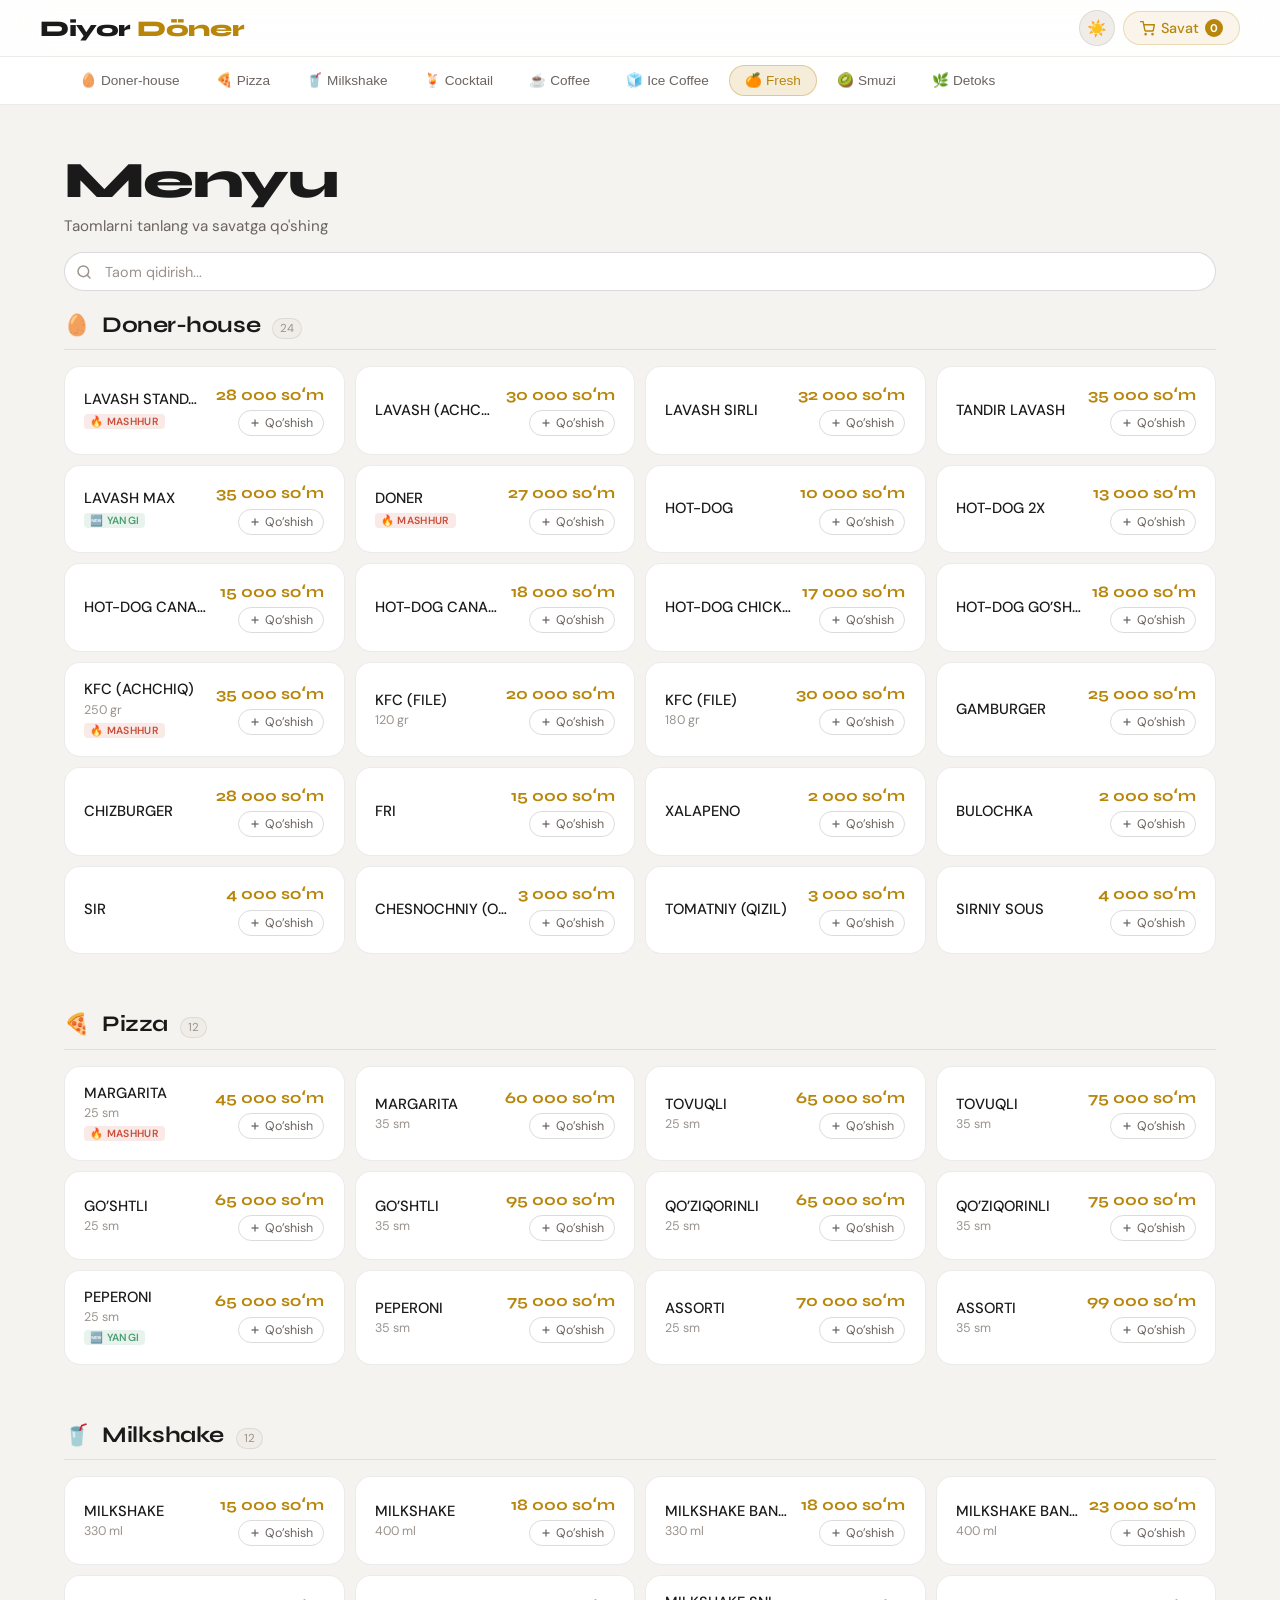
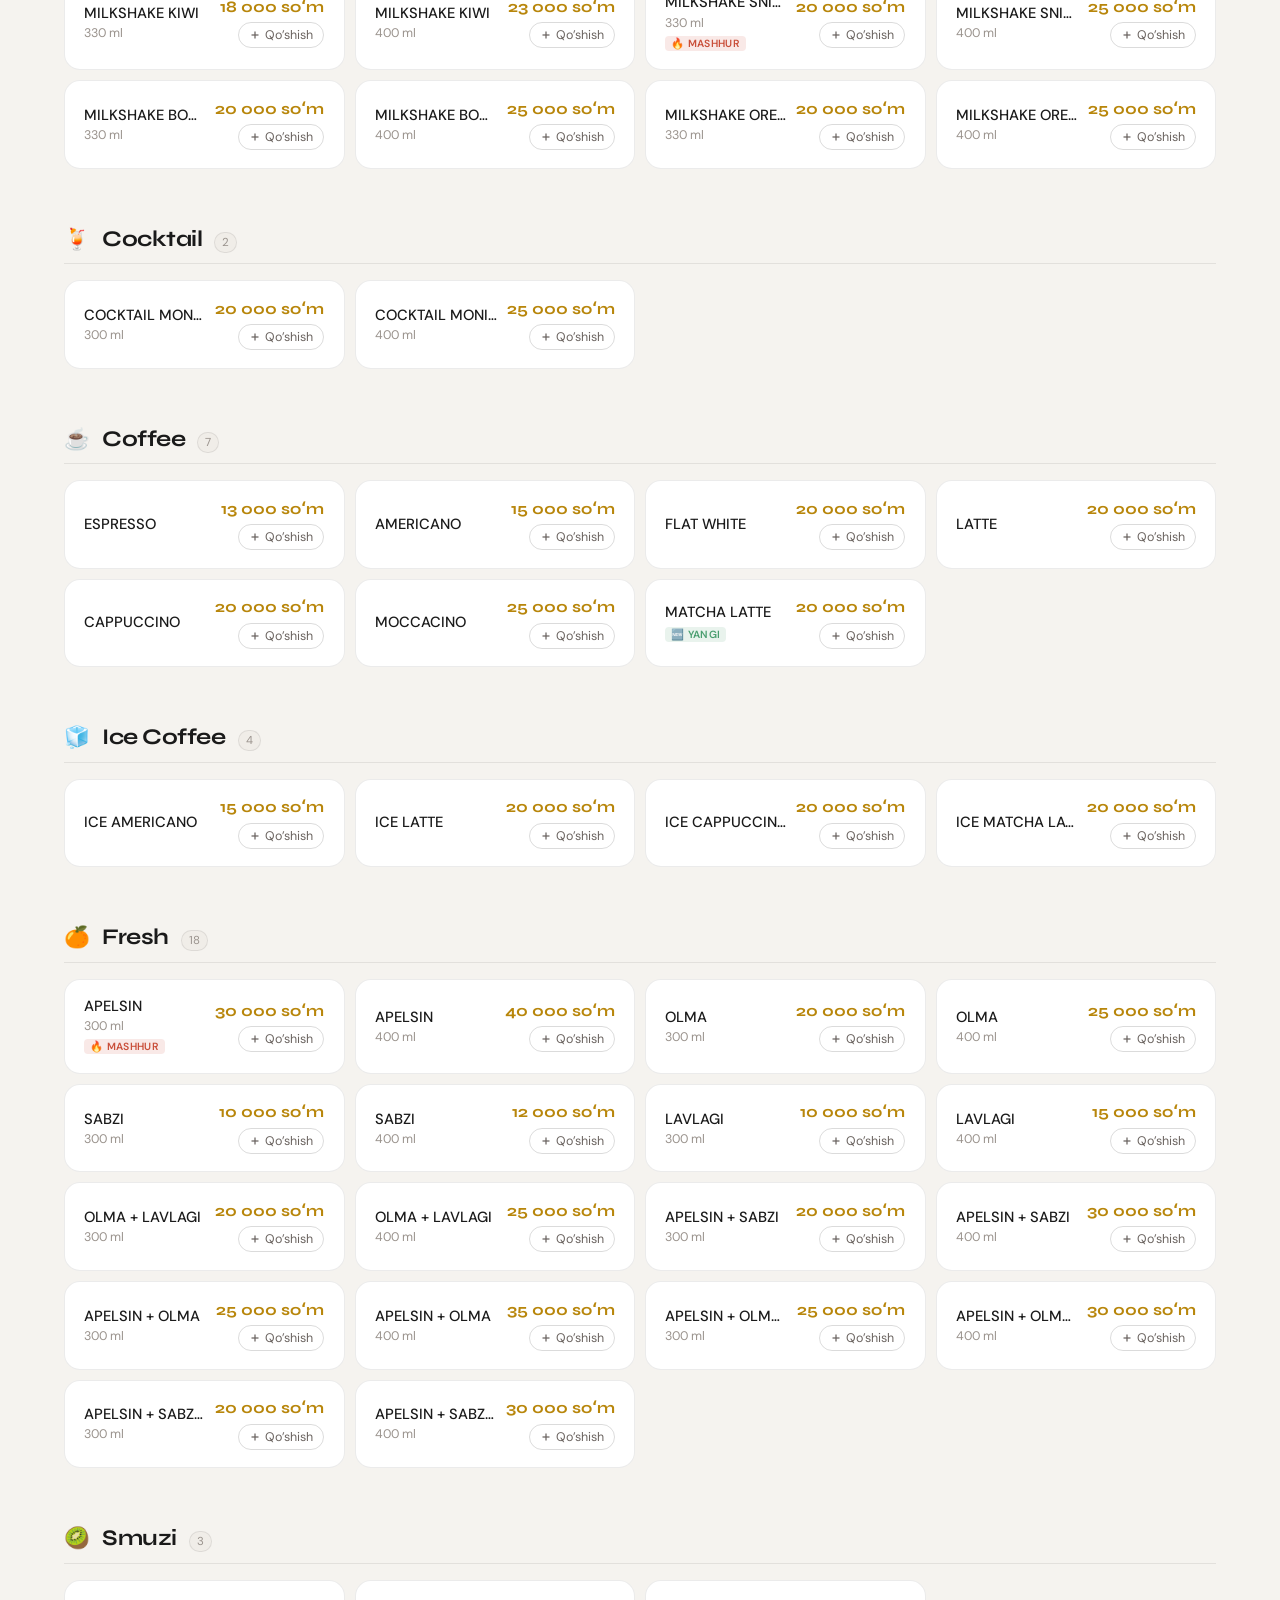
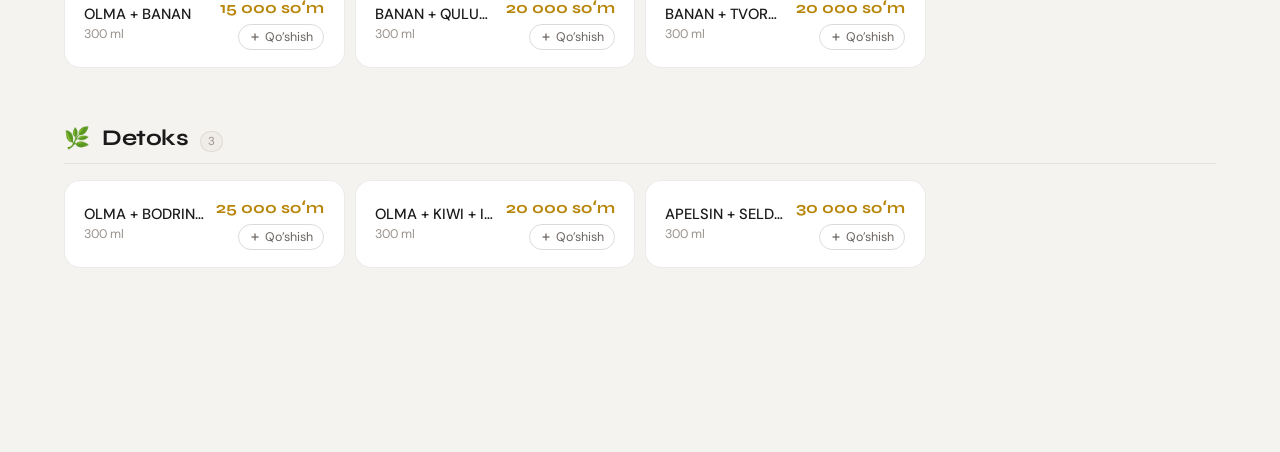
==== commit 31b020bd: "Tugma sortni o'chirish" ====
--- a/index.html
+++ b/index.html
@@ -46,11 +46,7 @@
     <input type="text" id="search-input" class="search-input" placeholder="Taom qidirish..." oninput="onSearch()">
     <button class="search-clear" id="search-clear" onclick="clearSearch()">&times;</button>
   </div>
-  <div class="sort-btns">
-    <button class="sort-btn active" id="sort-default" onclick="setSort('default')">Barchasi</button>
-    <button class="sort-btn" id="sort-asc" onclick="setSort('asc')">Arzon ↑</button>
-    <button class="sort-btn" id="sort-desc" onclick="setSort('desc')">Qimmat ↓</button>
-  </div>
+
 </div>
 
 <main id="menu-main"></main>
--- a/style.css
+++ b/style.css
@@ -214,24 +214,6 @@
 .search-clear.visible { display: flex; }
 .search-clear:hover { color: var(--text); background: var(--border2); }
 
-.sort-btns { display: flex; gap: 6px; }
-.sort-btn {
-  padding: 0.35rem 0.85rem;
-  border-radius: 50px;
-  font-size: clamp(0.72rem, 1.8vw, 0.8rem); font-weight: 500;
-  cursor: pointer;
-  border: 1px solid var(--border2);
-  color: var(--text2);
-  background: transparent;
-  transition: all 0.2s;
-  touch-action: manipulation;
-}
-.sort-btn:hover { border-color: var(--accent); color: var(--accent); }
-.sort-btn.active {
-  background: var(--accent-dim2);
-  border-color: rgba(184,134,11,0.35);
-  color: var(--accent);
-}
 
 /* MAIN */
 main {
@@ -622,7 +604,6 @@
   .modal-actions { flex-direction: column; gap: 0.5rem; }
   .modal-confirm, .modal-cancel { flex: none; width: 100%; }
   .success-sub { max-width: 260px; }
-  .sort-btns { flex-wrap: wrap; }
 }
 
 /* RESPONSIVE - SMALL PHONES */
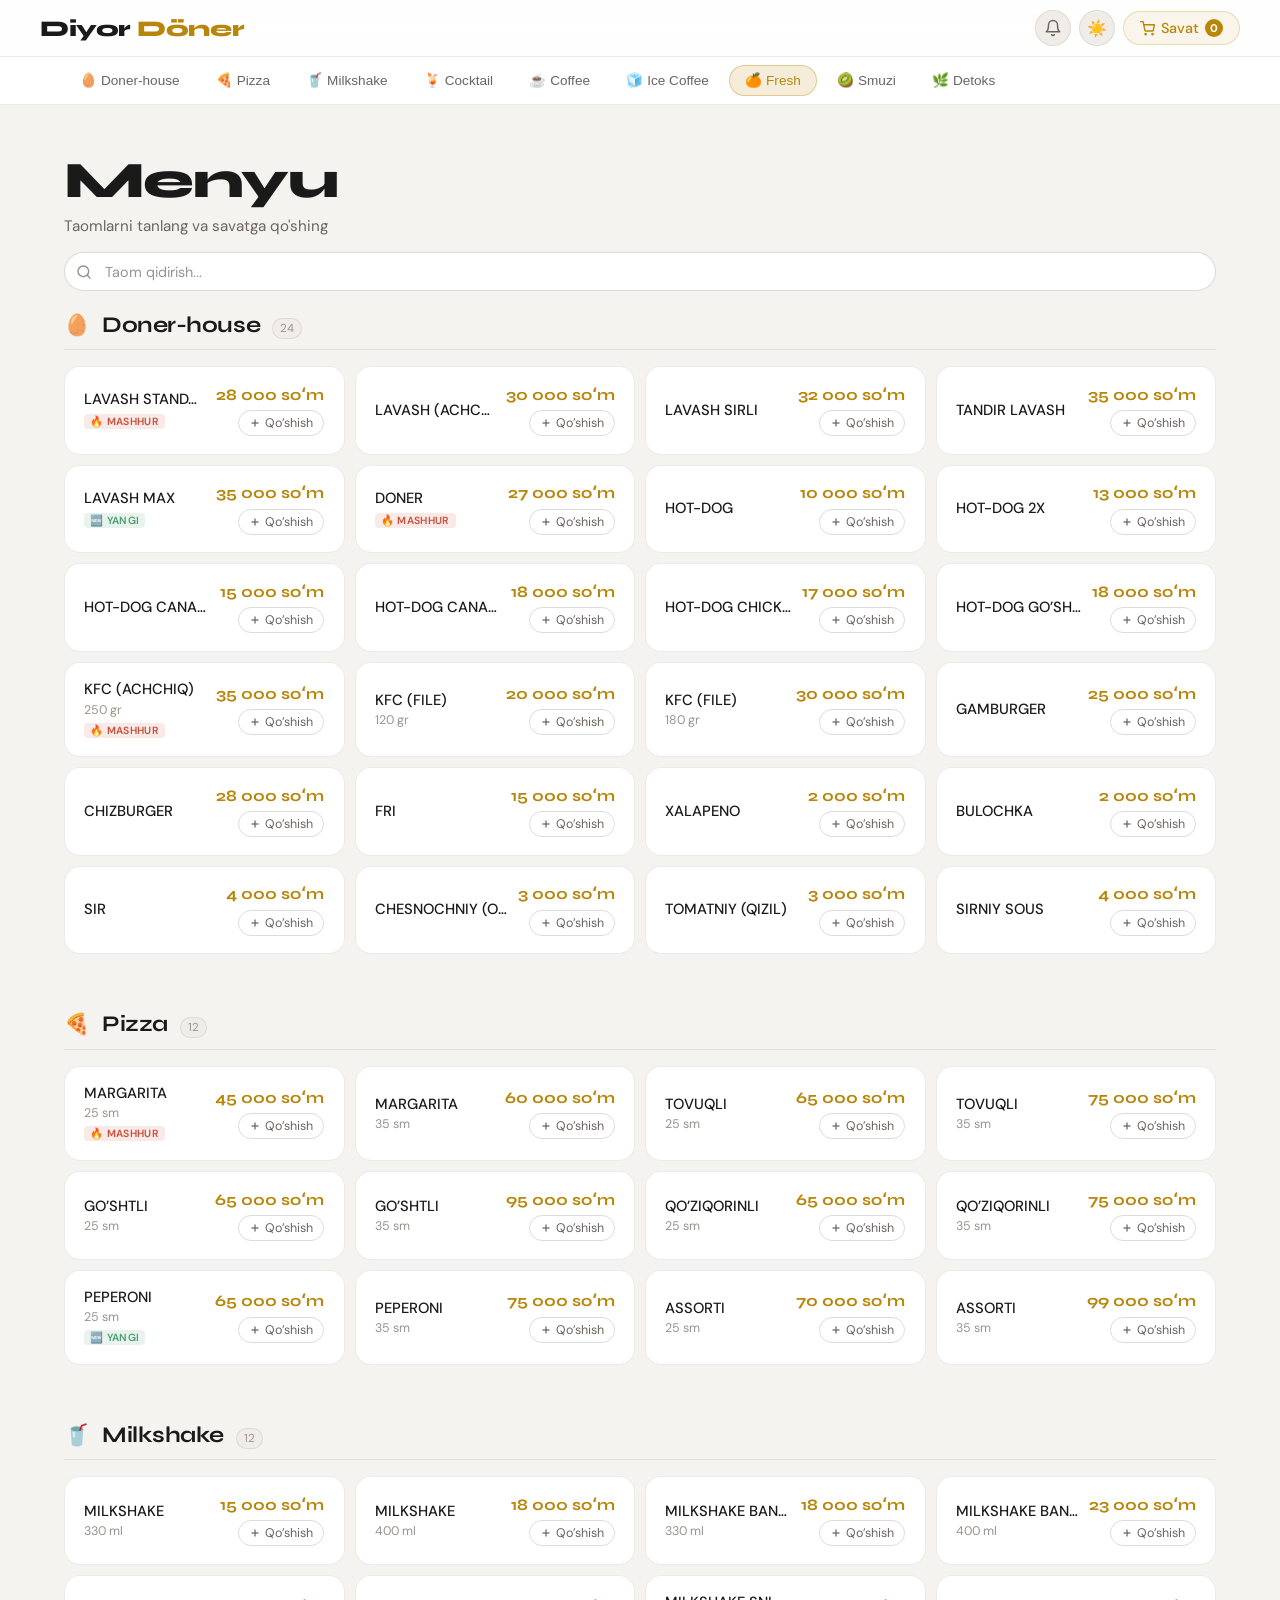
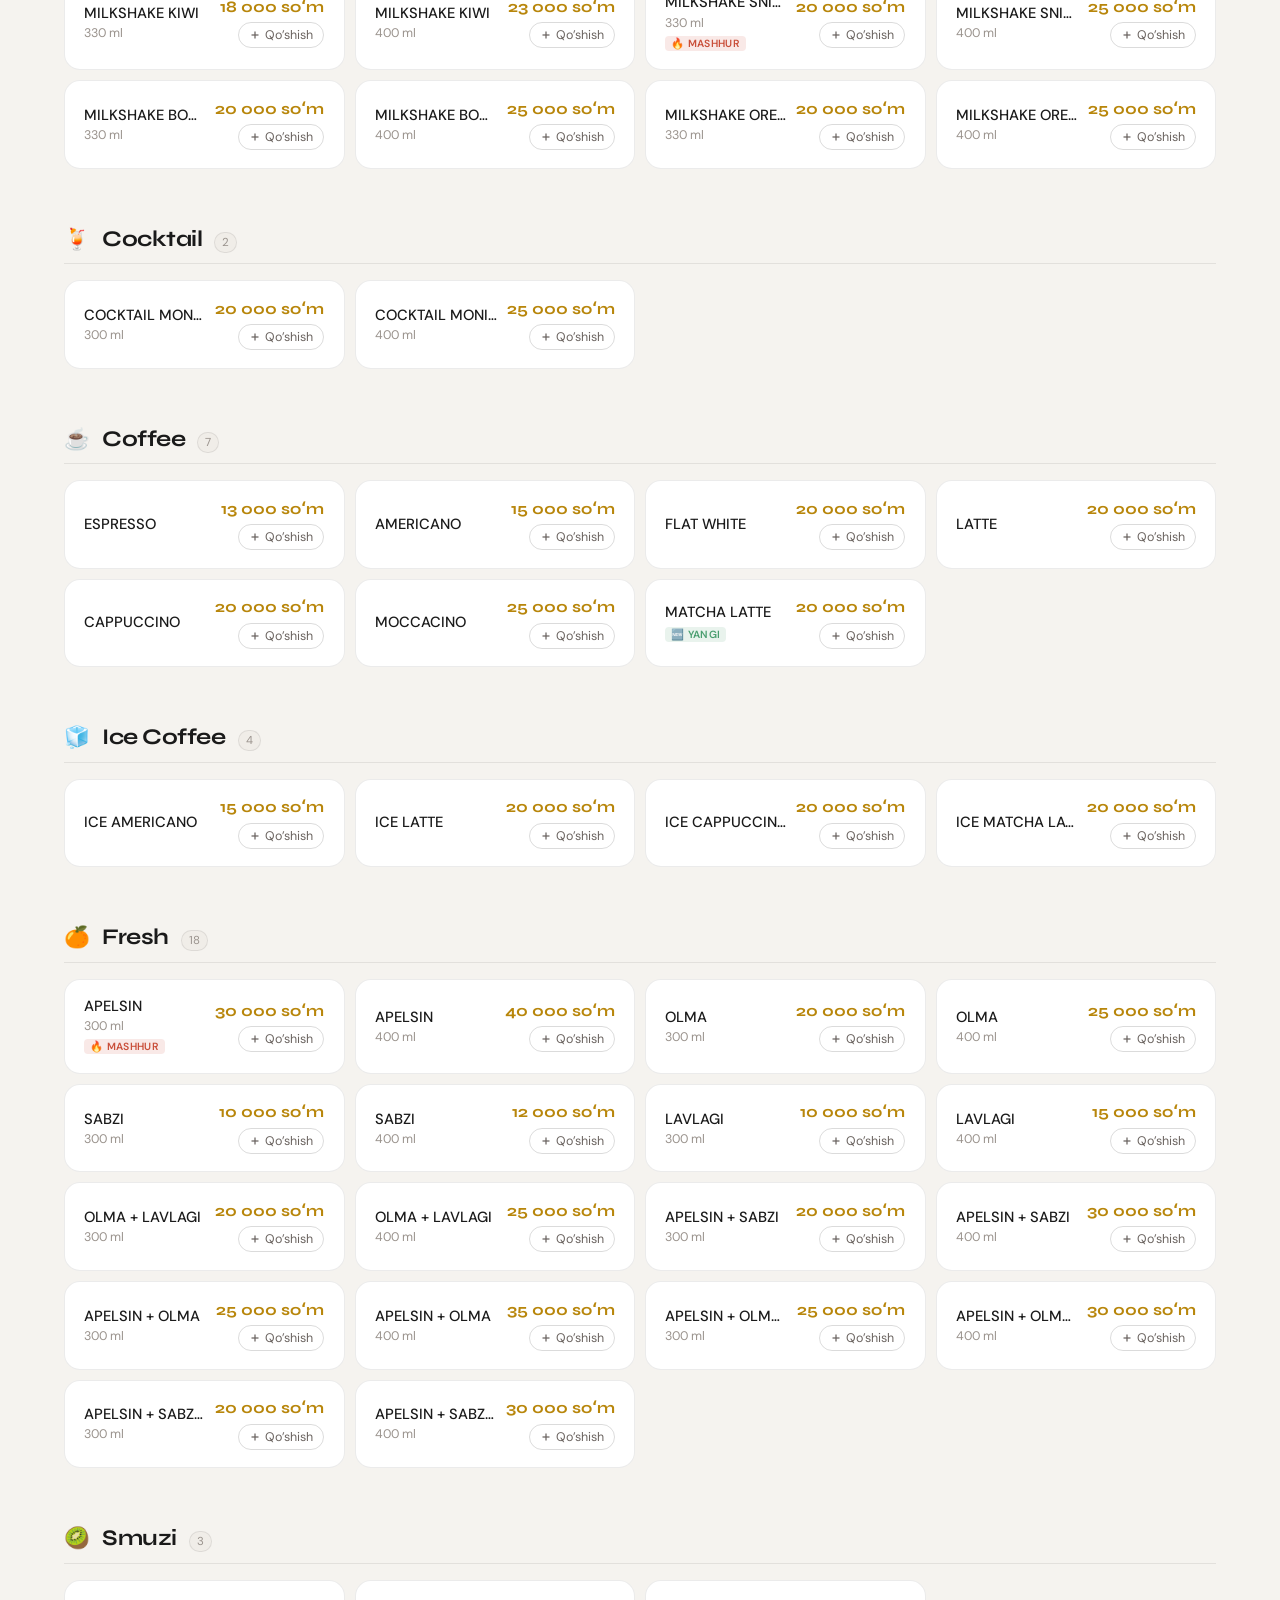
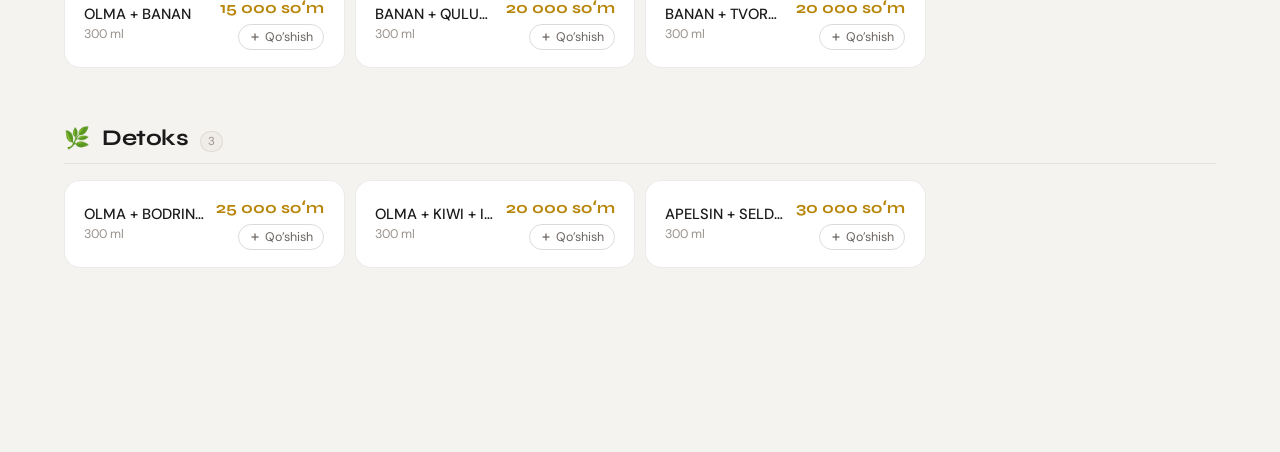
==== commit aeb5ee9d: "Bildirishnomalar tizimi: Telegram obuna, puls animatsiya, modal" ====
--- a/index.html
+++ b/index.html
@@ -19,6 +19,10 @@
   <div class="header-inner">
     <div class="logo">Diyor <span>Döner</span></div>
     <div class="header-actions">
+      <button class="notify-btn" id="notify-btn" onclick="openNotifyModal()" aria-label="Bildirishnomalar">
+        <svg width="18" height="18" viewBox="0 0 24 24" fill="none" stroke="currentColor" stroke-width="2" stroke-linecap="round" stroke-linejoin="round"><path d="M18 8A6 6 0 0 0 6 8c0 7-3 9-3 9h18s-3-2-3-9"/><path d="M13.73 21a2 2 0 0 1-3.46 0"/></svg>
+        <span class="notify-dot" id="notify-dot"></span>
+      </button>
       <button class="theme-toggle" id="theme-toggle" onclick="toggleTheme()" aria-label="Mavzuni o'zgartirish">
         <span class="theme-icon" id="theme-icon">☀️</span>
       </button>
@@ -107,6 +111,44 @@
   <button class="success-back" onclick="resetAll()">Menyuga qaytish</button>
 </div>
 
+<!-- Bildirishnoma modali -->
+<div class="modal-overlay" id="notify-overlay" onclick="closeNotifyModal()"></div>
+<div class="notify-modal" id="notify-modal">
+  <div class="notify-modal-inner">
+    <button class="drawer-close" onclick="closeNotifyModal()">&times;</button>
+    <div class="notify-modal-icon">🔔</div>
+    <div class="notify-modal-title">Bildirishnomalar</div>
+    <div class="notify-modal-text">Yangiliklar, aksiyalar va maxsus takliflardan birinchilardan bo'lib xabardor bo'ling!</div>
+    <div class="notify-modal-sub">Ro'yxatdan o'tmasdan — shunchaki Telegramga obuna bo'ling</div>
+
+    <div class="notify-features">
+      <div class="notify-feature">
+        <span class="notify-feature-icon">🔥</span>
+        <span>Aksiyalar va chegirmalar</span>
+      </div>
+      <div class="notify-feature">
+        <span class="notify-feature-icon">🆕</span>
+        <span>Yangi taomlar haqida</span>
+      </div>
+      <div class="notify-feature">
+        <span class="notify-feature-icon">🎁</span>
+        <span>Sovga va bonuslar</span>
+      </div>
+    </div>
+
+    <a class="notify-subscribe-btn" id="notify-subscribe-btn" href="https://t.me/diyorfood_bot?start=subscribe" target="_blank" rel="noopener">
+      <svg width="20" height="20" viewBox="0 0 24 24" fill="currentColor"><path d="M11.944 0A12 12 0 0 0 0 12a12 12 0 0 0 12 12 12 12 0 0 0 12-12A12 12 0 0 0 12 0a12 12 0 0 0-.056 0zm4.962 7.224c.1-.002.321.023.465.14a.506.506 0 0 1 .171.325c.016.093.036.306.02.472-.18 1.898-.962 6.502-1.36 8.627-.168.9-.499 1.201-.82 1.23-.696.065-1.225-.46-1.9-.902-1.056-.693-1.653-1.124-2.678-1.8-1.185-.78-.417-1.21.258-1.91.177-.184 3.247-2.977 3.307-3.23.007-.032.014-.15-.056-.212s-.174-.041-.249-.024c-.106.024-1.793 1.14-5.061 3.345-.479.33-.913.49-1.302.48-.428-.008-1.252-.241-1.865-.44-.752-.245-1.349-.374-1.297-.789.027-.216.325-.437.893-.663 3.498-1.524 5.83-2.529 6.998-3.014 3.332-1.386 4.025-1.627 4.476-1.635z"/></svg>
+      Telegramda obuna bo'lish
+    </a>
+
+    <div class="notify-check-wrap">
+      <button class="notify-check-btn" onclick="checkSubscription()">Obunani tekshirish ✓</button>
+    </div>
+
+    <div class="notify-unsub-text">Obunani bekor qilish uchun Telegram botda /stop buyrug'ini yuboring</div>
+  </div>
+</div>
+
 <div class="toast" id="toast"></div>
 
 <script src="script.js"></script>
--- a/style.css
+++ b/style.css
@@ -95,6 +95,115 @@
 }
 .theme-toggle:hover { border-color: var(--accent); }
 
+/* NOTIFY BUTTON */
+.notify-btn {
+  position: relative;
+  width: 36px; height: 36px;
+  background: var(--surface2);
+  border: 1px solid var(--border);
+  border-radius: 50%;
+  cursor: pointer;
+  display: flex; align-items: center; justify-content: center;
+  color: var(--text2);
+  transition: all 0.2s;
+  flex-shrink: 0;
+}
+.notify-btn:hover { border-color: var(--accent); color: var(--accent); }
+.notify-btn.subscribed { color: var(--accent); border-color: rgba(184,134,11,0.35); }
+.notify-dot {
+  position: absolute; top: 5px; right: 5px;
+  width: 7px; height: 7px;
+  background: var(--red);
+  border-radius: 50%;
+  display: none;
+  animation: pulse 1.5s infinite;
+}
+.notify-btn.has-new .notify-dot { display: block; }
+@keyframes pulse {
+  0%, 100% { transform: scale(1); opacity: 1; }
+  50% { transform: scale(1.4); opacity: 0.6; }
+}
+
+/* NOTIFY MODAL */
+.notify-modal {
+  position: fixed; right: 0; top: 0; bottom: 0;
+  width: min(400px, 100vw);
+  background: var(--surface);
+  border-left: 1px solid var(--border2);
+  z-index: 201;
+  display: flex; flex-direction: column;
+  transform: translateX(100%);
+  transition: transform 0.35s cubic-bezier(0.4,0,0.2,1), background 0.3s;
+}
+.notify-modal.open { transform: translateX(0); }
+.notify-modal-inner {
+  padding: 1.5rem;
+  display: flex; flex-direction: column; align-items: center;
+  text-align: center;
+  position: relative;
+}
+.notify-modal-inner .drawer-close {
+  position: absolute; top: 1rem; right: 1rem;
+}
+.notify-modal-icon { font-size: 3rem; margin-bottom: 0.8rem; }
+.notify-modal-title {
+  font-family: 'Syne', sans-serif;
+  font-size: 1.4rem; font-weight: 700; margin-bottom: 0.5rem;
+}
+.notify-modal-text {
+  color: var(--text2); font-size: 0.9rem; line-height: 1.5;
+  margin-bottom: 0.3rem; max-width: 320px;
+}
+.notify-modal-sub {
+  color: var(--text3); font-size: 0.78rem;
+  margin-bottom: 1.5rem;
+}
+.notify-features {
+  width: 100%; max-width: 300px;
+  display: flex; flex-direction: column; gap: 0.6rem;
+  margin-bottom: 1.5rem;
+}
+.notify-feature {
+  display: flex; align-items: center; gap: 0.6rem;
+  padding: 0.6rem 0.9rem;
+  background: var(--surface2);
+  border-radius: var(--radius-sm);
+  font-size: 0.85rem; color: var(--text);
+  text-align: left;
+}
+.notify-feature-icon { font-size: 1.1rem; flex-shrink: 0; }
+.notify-subscribe-btn {
+  display: flex; align-items: center; gap: 0.6rem;
+  padding: 0.75rem 1.5rem;
+  background: #2AABEE;
+  color: #fff;
+  border: none; border-radius: 50px;
+  font-family: 'DM Sans', sans-serif;
+  font-size: 0.95rem; font-weight: 600;
+  cursor: pointer;
+  text-decoration: none;
+  transition: all 0.2s;
+  touch-action: manipulation;
+  width: 100%; max-width: 300px; justify-content: center;
+}
+.notify-subscribe-btn:hover { background: #229ED9; transform: translateY(-1px); box-shadow: 0 4px 16px rgba(42,171,238,0.3); }
+.notify-subscribe-btn:active { transform: translateY(0); }
+.notify-check-wrap { margin-top: 1rem; }
+.notify-check-btn {
+  background: transparent; border: 1px solid var(--border2);
+  color: var(--text2); padding: 0.5rem 1.2rem;
+  border-radius: 50px; font-family: 'DM Sans', sans-serif;
+  font-size: 0.82rem; cursor: pointer;
+  transition: all 0.2s;
+}
+.notify-check-btn:hover { border-color: var(--accent); color: var(--accent); }
+.notify-check-btn.verified { border-color: var(--green); color: var(--green); }
+.notify-unsub-text {
+  margin-top: 1.2rem;
+  font-size: 0.72rem; color: var(--text3);
+  line-height: 1.4;
+}
+
 .cart-btn {
   position: relative;
   background: var(--accent-dim);
@@ -350,7 +459,7 @@
   opacity: 0; pointer-events: none;
   transition: opacity 0.3s;
 }
-.drawer-overlay.open { opacity: 1; pointer-events: all; }
+.drawer-overlay.open, #notify-overlay.open { opacity: 1; pointer-events: all; }
 
 .drawer {
   position: fixed; right: 0; top: 0; bottom: 0;
@@ -600,6 +709,7 @@
   .item-card { padding: 0.8rem 0.9rem; gap: 0.5rem; }
   .item-name { white-space: normal; line-height: 1.35; }
   .drawer { width: 100vw; }
+  .notify-modal { width: 100vw; }
   .modal { padding: 1.25rem; margin: 0.5rem; max-height: 90vh; overflow-y: auto; }
   .modal-actions { flex-direction: column; gap: 0.5rem; }
   .modal-confirm, .modal-cancel { flex: none; width: 100%; }
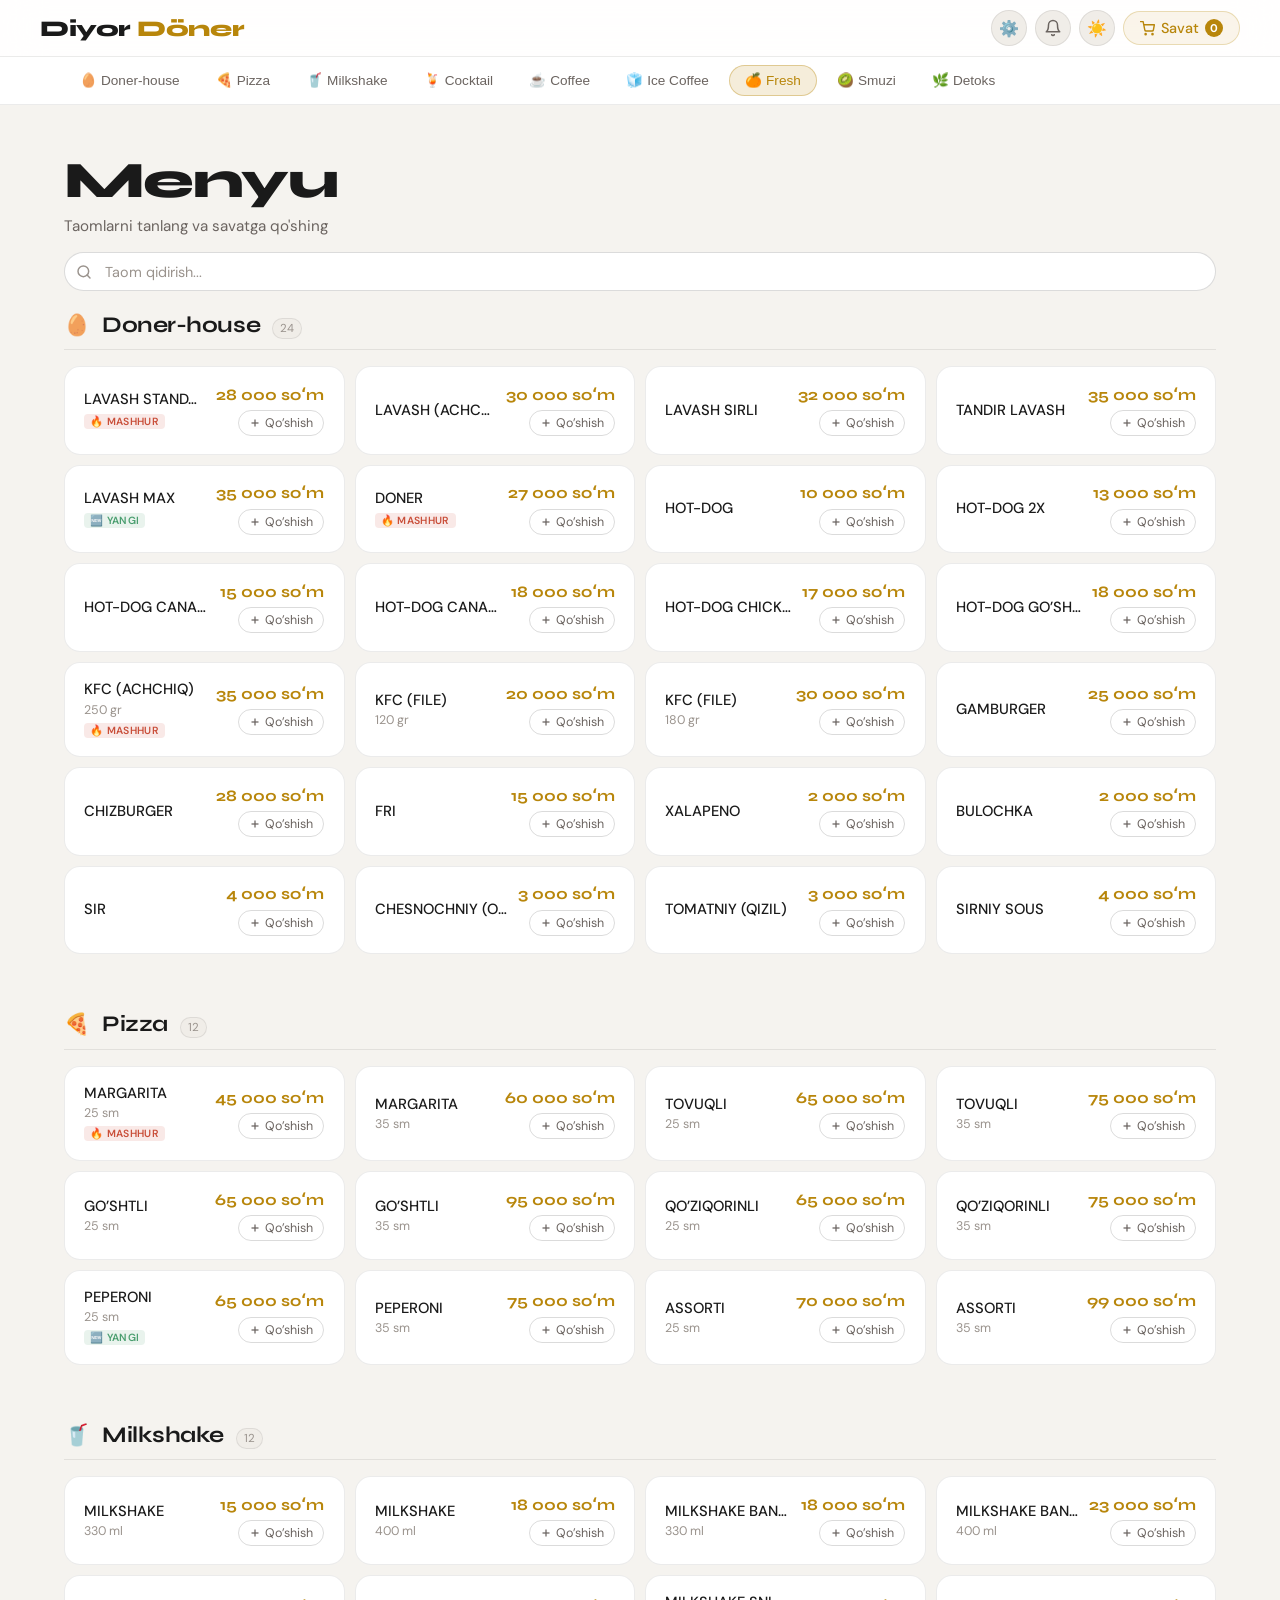
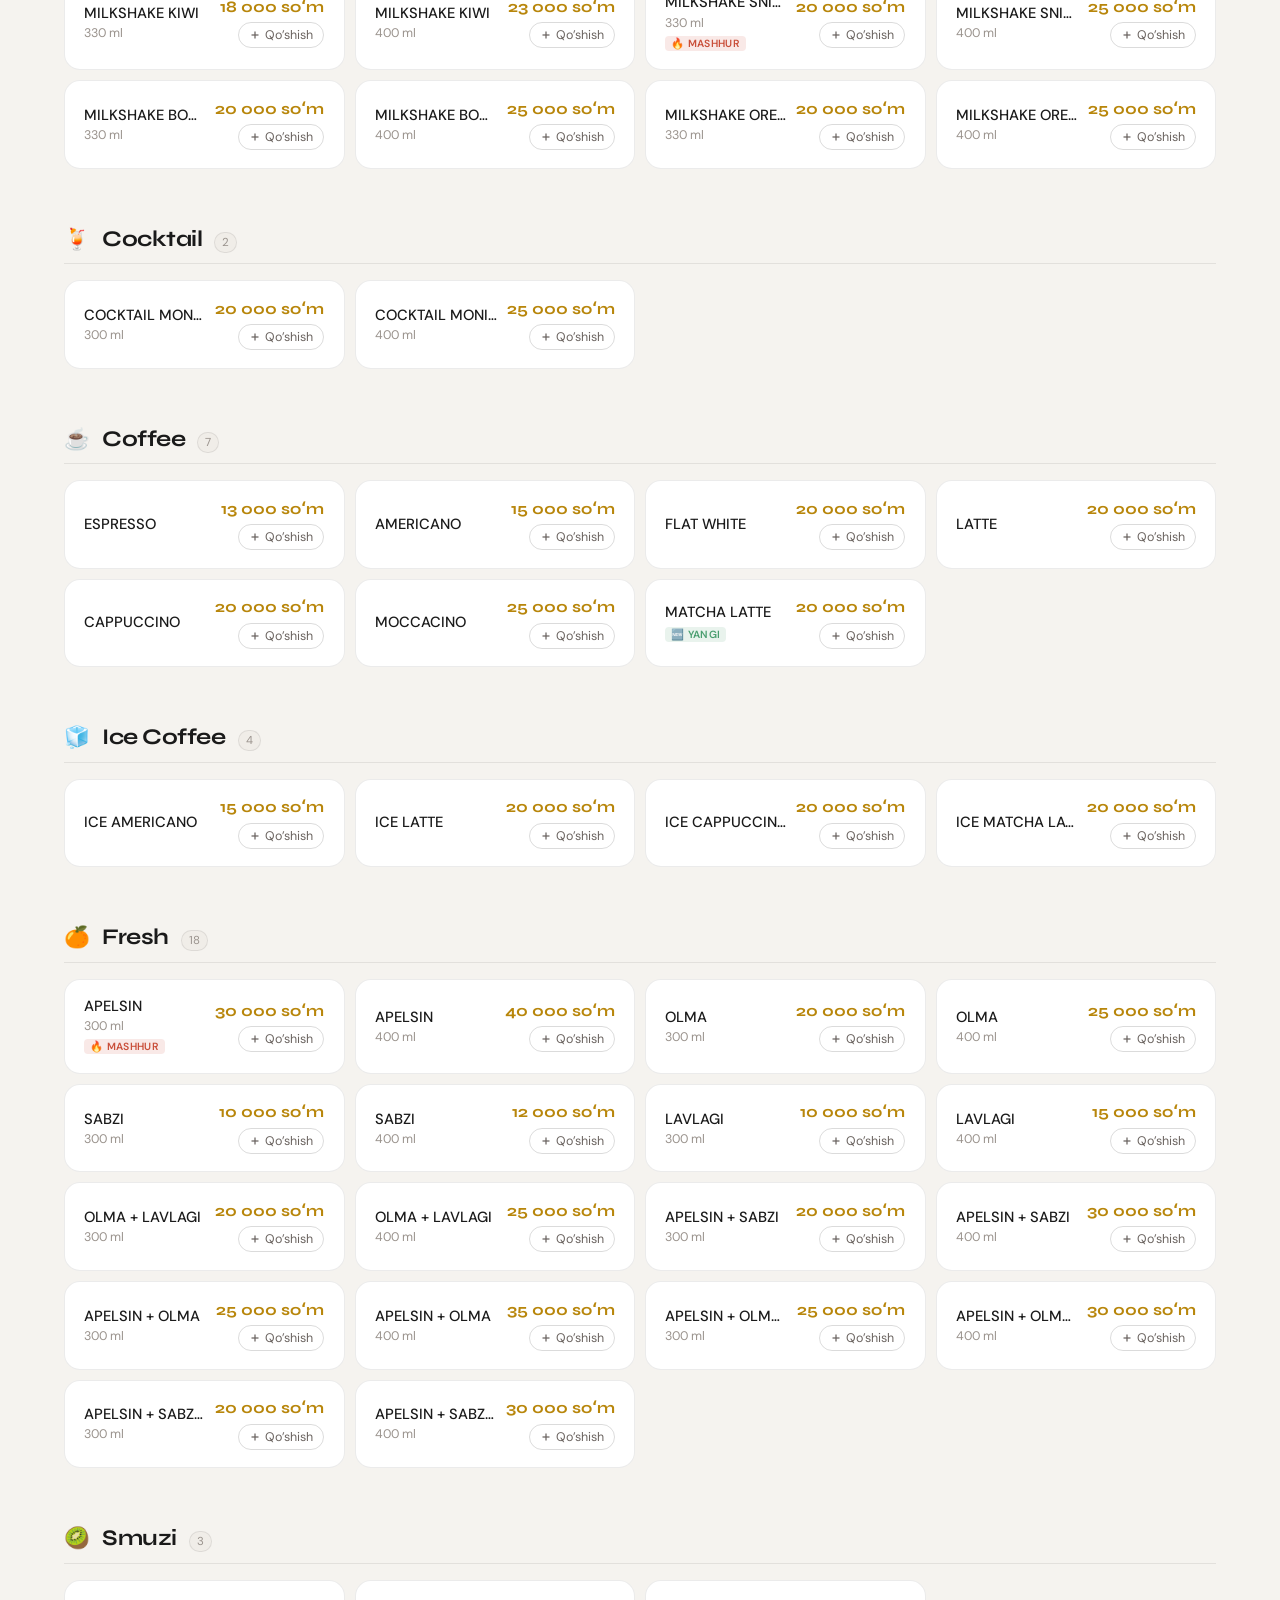
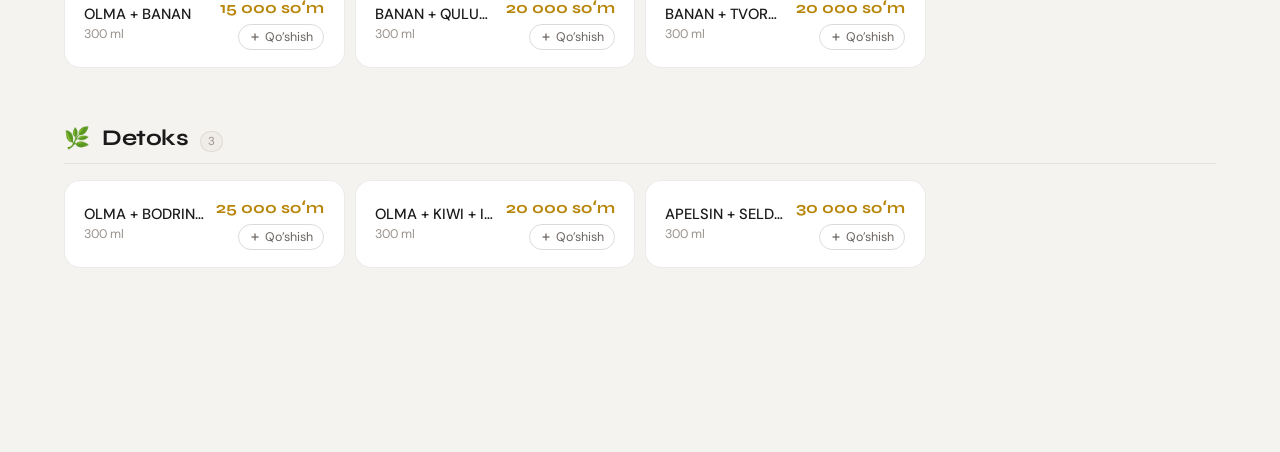
==== commit c5061e21: "Admin panel: mahsulotlarni qo'shish/o'chirish/tahrirlash" ====
--- a/index.html
+++ b/index.html
@@ -19,6 +19,7 @@
   <div class="header-inner">
     <div class="logo">Diyor <span>Döner</span></div>
     <div class="header-actions">
+      <a class="admin-link" href="admin.html" title="Admin panel">⚙️</a>
       <button class="notify-btn" id="notify-btn" onclick="openNotifyModal()" aria-label="Bildirishnomalar">
         <svg width="18" height="18" viewBox="0 0 24 24" fill="none" stroke="currentColor" stroke-width="2" stroke-linecap="round" stroke-linejoin="round"><path d="M18 8A6 6 0 0 0 6 8c0 7-3 9-3 9h18s-3-2-3-9"/><path d="M13.73 21a2 2 0 0 1-3.46 0"/></svg>
         <span class="notify-dot" id="notify-dot"></span>
@@ -81,7 +82,7 @@
     <div class="modal-items" id="modal-items-list"></div>
     <div class="table-select">
       <label for="table-number">Stol raqami</label>
-      <select id="table-number">
+      <select id="table-number" onchange="onTableChange()">
         <option value="">Tanlang...</option>
         <option value="1">Stol 1</option>
         <option value="2">Stol 2</option>
@@ -94,7 +95,16 @@
         <option value="9">Stol 9</option>
         <option value="10">Stol 10</option>
         <option value="takeaway">Olib ketish</option>
+        <option value="delivery">Yetkazish</option>
       </select>
+    </div>
+    <div class="address-field" id="address-field" style="display:none">
+      <label for="order-address">Manzil</label>
+      <input type="text" id="order-address" placeholder="Manzilni kiriting...">
+    </div>
+    <div class="comment-field">
+      <label for="order-comment">Izoh (ixtiyoriy)</label>
+      <textarea id="order-comment" rows="2" placeholder="Maxsus so'rovlar, allergiyalar..."></textarea>
     </div>
     <div class="modal-actions">
       <button class="modal-cancel" onclick="closeOrderModal()">Orqaga</button>
--- a/style.css
+++ b/style.css
@@ -96,6 +96,17 @@
 .theme-toggle:hover { border-color: var(--accent); }
 
 /* NOTIFY BUTTON */
+.admin-link {
+  width: 36px; height: 36px;
+  background: var(--surface2);
+  border: 1px solid var(--border);
+  border-radius: 50%;
+  display: flex; align-items: center; justify-content: center;
+  font-size: 1rem; text-decoration: none;
+  transition: all 0.2s; flex-shrink: 0;
+}
+.admin-link:hover { border-color: var(--accent); }
+
 .notify-btn {
   position: relative;
   width: 36px; height: 36px;
@@ -607,17 +618,17 @@
 }
 
 /* TABLE SELECT */
-.table-select {
+.table-select, .address-field, .comment-field {
   text-align: left;
-  margin-bottom: 1.2rem;
-}
-.table-select label {
+  margin-bottom: 1rem;
+}
+.table-select label, .address-field label, .comment-field label {
   display: block;
   font-size: 0.82rem; font-weight: 500;
   color: var(--text2);
   margin-bottom: 0.35rem;
 }
-.table-select select {
+.table-select select, .address-field input, .comment-field textarea {
   width: 100%;
   padding: 0.55rem 0.75rem;
   border: 1px solid var(--border2);
@@ -627,11 +638,19 @@
   font-family: 'DM Sans', sans-serif;
   font-size: 0.88rem;
   outline: none;
-  cursor: pointer;
   transition: border-color 0.2s;
-  appearance: auto;
-}
-.table-select select:focus { border-color: var(--accent); }
+}
+.table-select select:focus, .address-field input:focus, .comment-field textarea:focus {
+  border-color: var(--accent);
+}
+.table-select select { cursor: pointer; appearance: auto; }
+.address-field input::placeholder, .comment-field textarea::placeholder {
+  color: var(--text3);
+}
+.comment-field textarea {
+  resize: none;
+  line-height: 1.4;
+}
 
 .modal-actions { display: flex; gap: 0.6rem; }
 .modal-cancel {
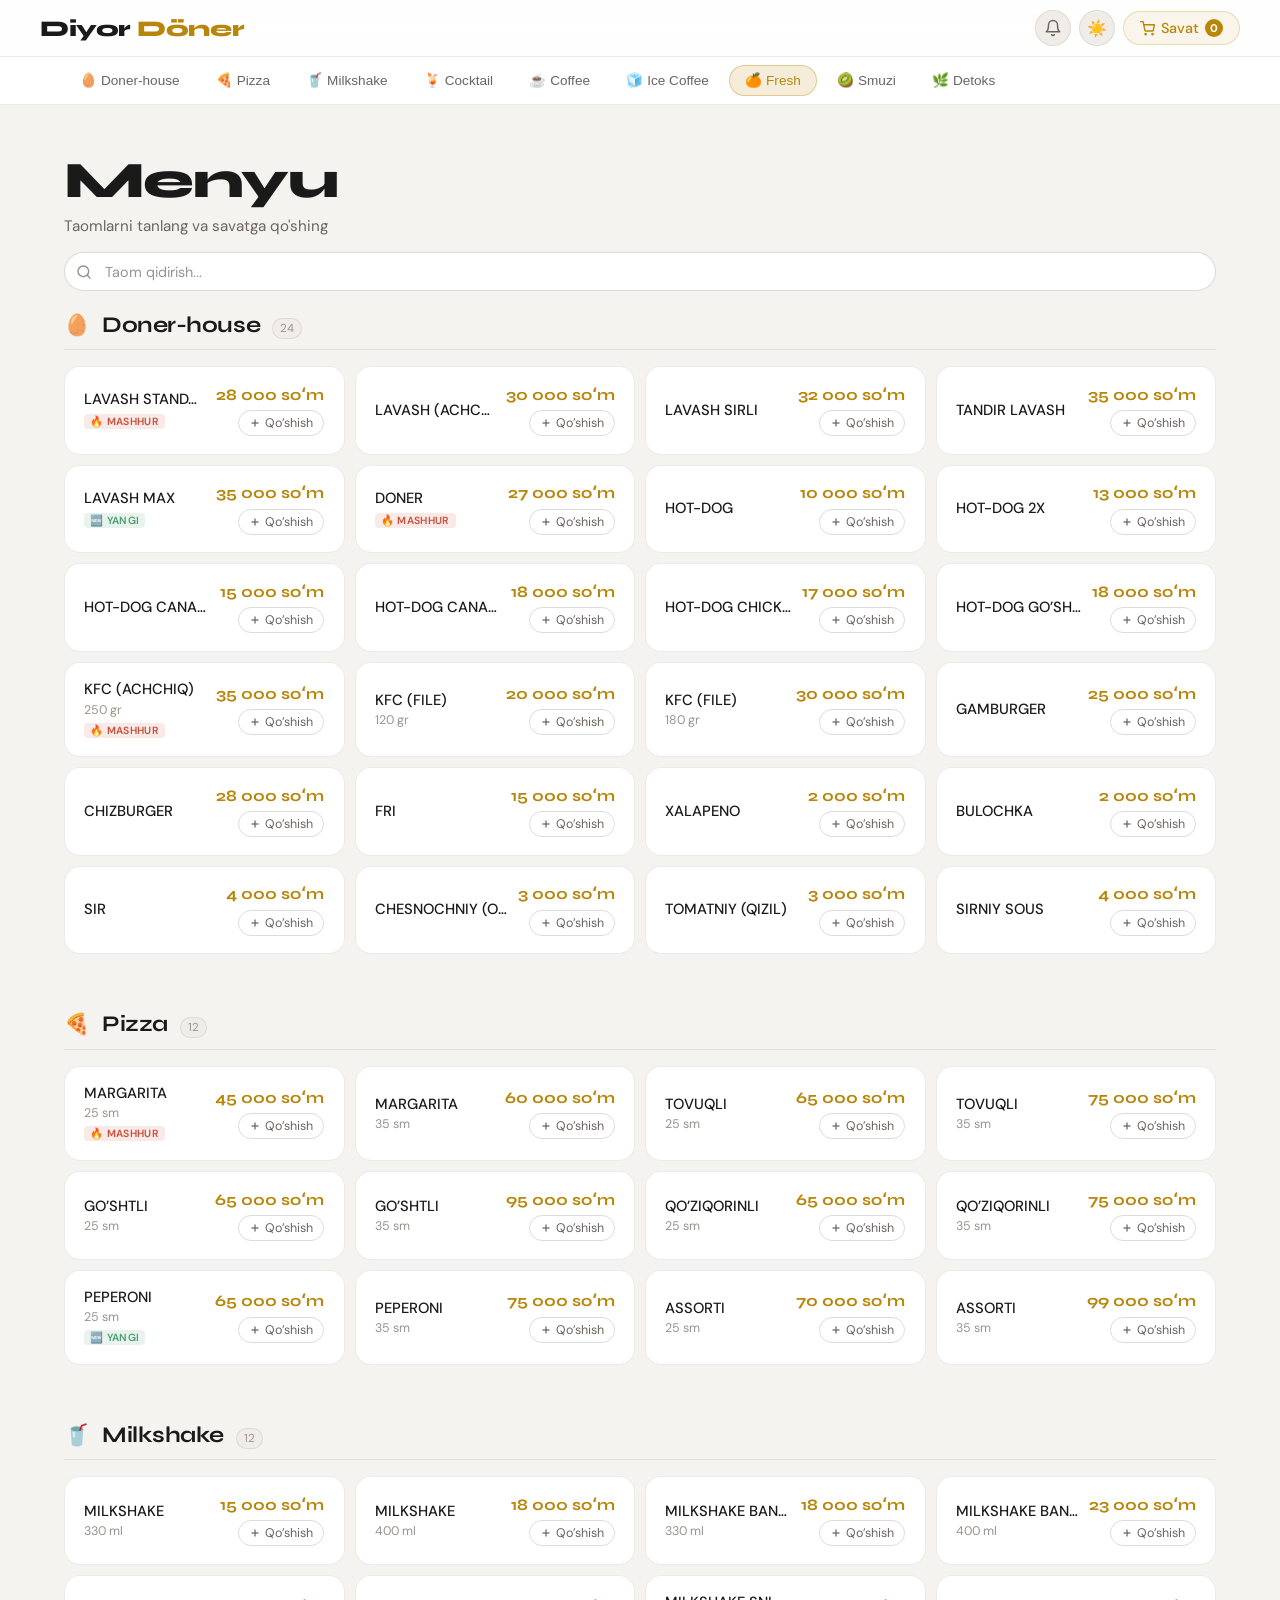
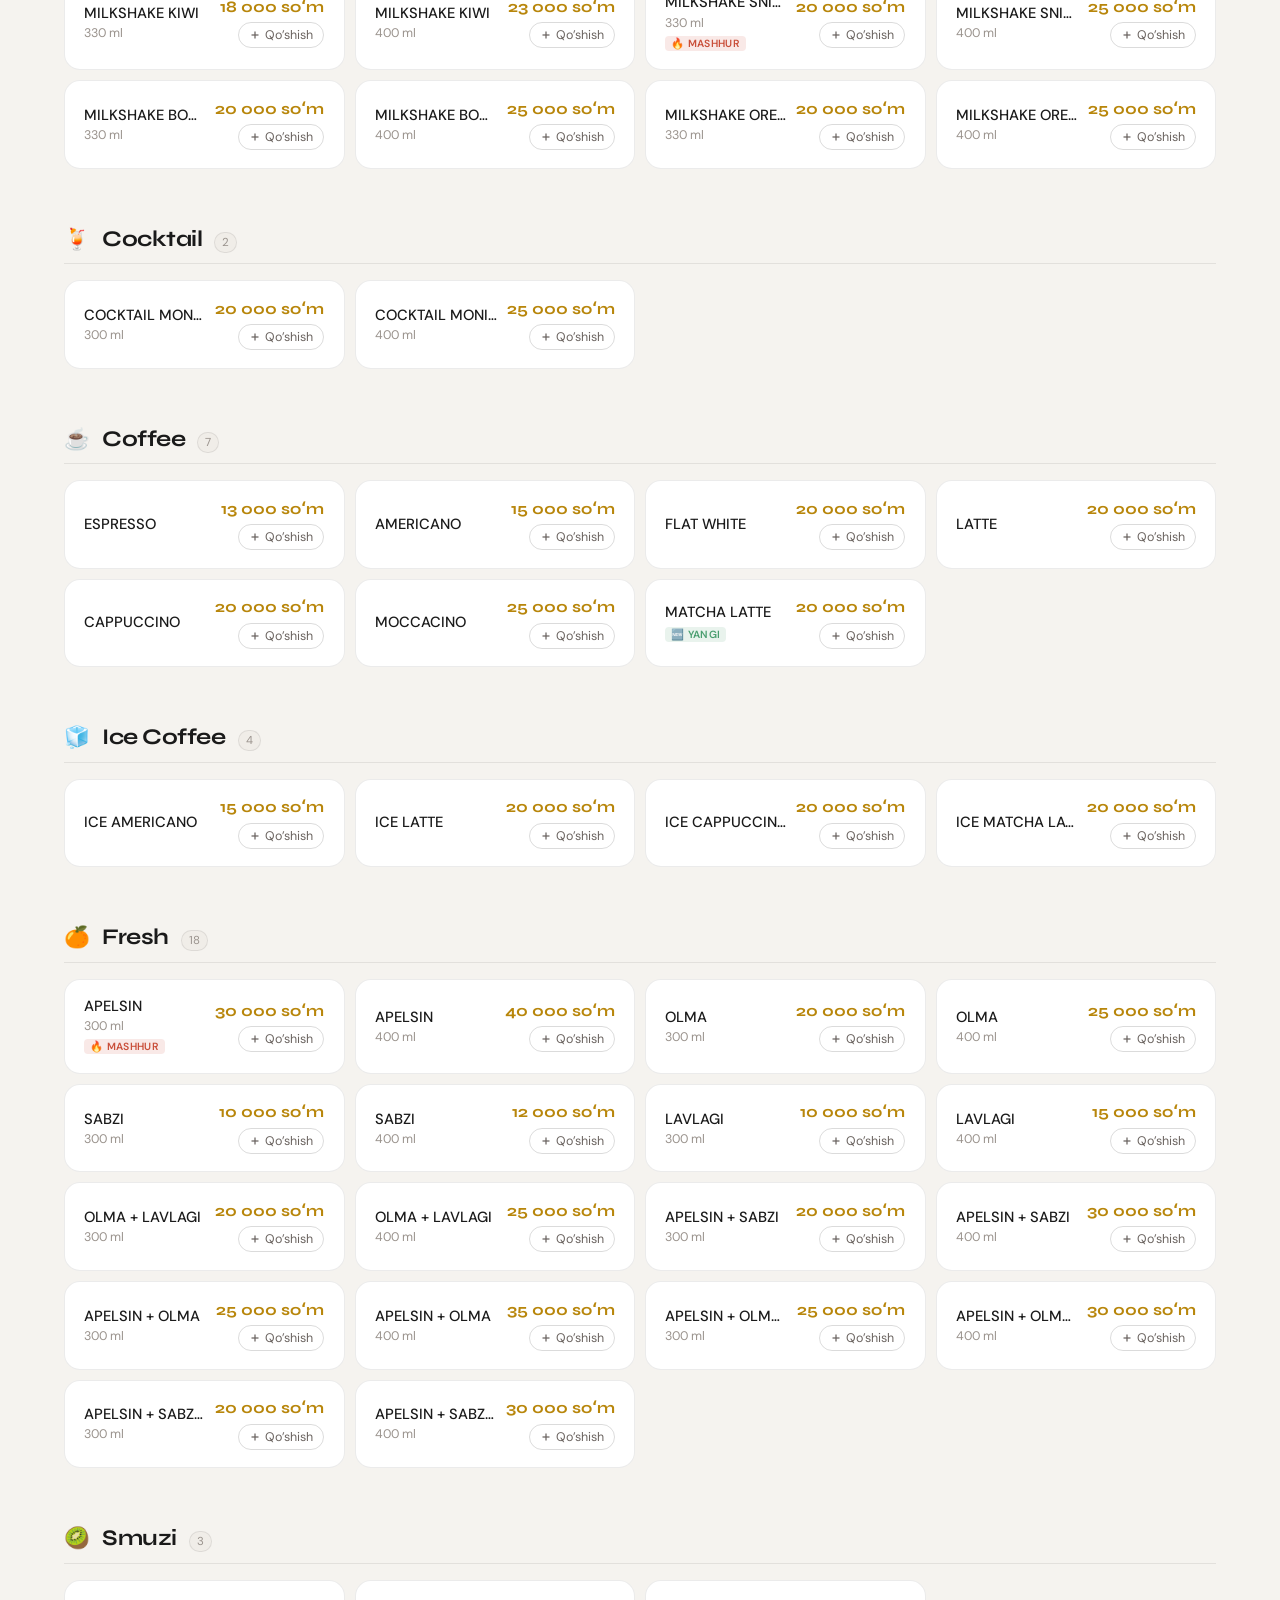
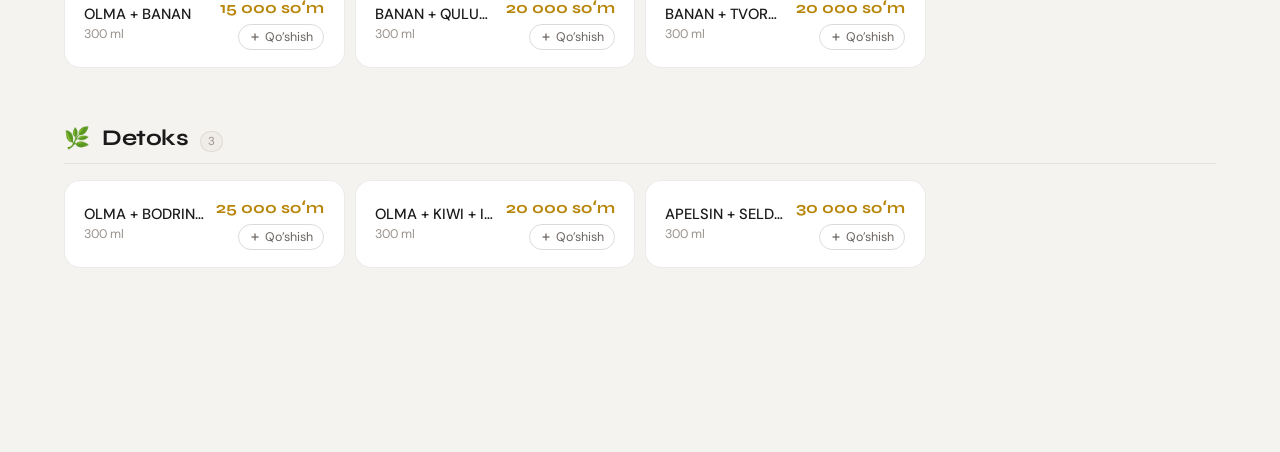
==== commit 8fd72f30: "Admin link hidden, revealed by 5 taps on logo" ====
--- a/index.html
+++ b/index.html
@@ -17,9 +17,9 @@
 
 <header>
   <div class="header-inner">
-    <div class="logo">Diyor <span>Döner</span></div>
+    <div class="logo" id="logo">Diyor <span>Döner</span></div>
     <div class="header-actions">
-      <a class="admin-link" href="admin.html" title="Admin panel">⚙️</a>
+      <a class="admin-link" id="admin-link" href="admin.html" title="Admin panel" style="display:none">⚙️</a>
       <button class="notify-btn" id="notify-btn" onclick="openNotifyModal()" aria-label="Bildirishnomalar">
         <svg width="18" height="18" viewBox="0 0 24 24" fill="none" stroke="currentColor" stroke-width="2" stroke-linecap="round" stroke-linejoin="round"><path d="M18 8A6 6 0 0 0 6 8c0 7-3 9-3 9h18s-3-2-3-9"/><path d="M13.73 21a2 2 0 0 1-3.46 0"/></svg>
         <span class="notify-dot" id="notify-dot"></span>
--- a/style.css
+++ b/style.css
@@ -380,6 +380,12 @@
 [data-theme="dark"] .item-card:hover { box-shadow: 0 2px 12px rgba(0,0,0,0.3); }
 .item-card.in-cart { border-color: rgba(184,134,11,0.3); }
 
+.item-img {
+  width: clamp(56px, 12vw, 72px); height: clamp(56px, 12vw, 72px);
+  object-fit: cover; border-radius: 10px; flex-shrink: 0;
+  border: 1px solid var(--border);
+}
+
 .item-info { flex: 1; min-width: 0; }
 .item-name {
   font-size: clamp(0.82rem, 2vw, 0.92rem); font-weight: 500;
@@ -726,6 +732,7 @@
   .cat-nav-wrap { top: 52px; }
   .items-grid { grid-template-columns: 1fr; gap: 8px; }
   .item-card { padding: 0.8rem 0.9rem; gap: 0.5rem; }
+  .item-img { width: 48px; height: 48px; }
   .item-name { white-space: normal; line-height: 1.35; }
   .drawer { width: 100vw; }
   .notify-modal { width: 100vw; }
@@ -750,6 +757,7 @@
   main { padding: 0 0.85rem 7rem; }
   .search-sort-wrap { padding: 0 0.85rem 0.8rem; }
   .item-card { padding: 0.7rem 0.8rem; }
+  .item-img { width: 40px; height: 40px; }
   .item-price { font-size: 0.85rem; margin-bottom: 0.3rem; }
   .add-btn { padding: 3px 8px; font-size: 0.7rem; }
   .add-btn svg { width: 10px; height: 10px; }
